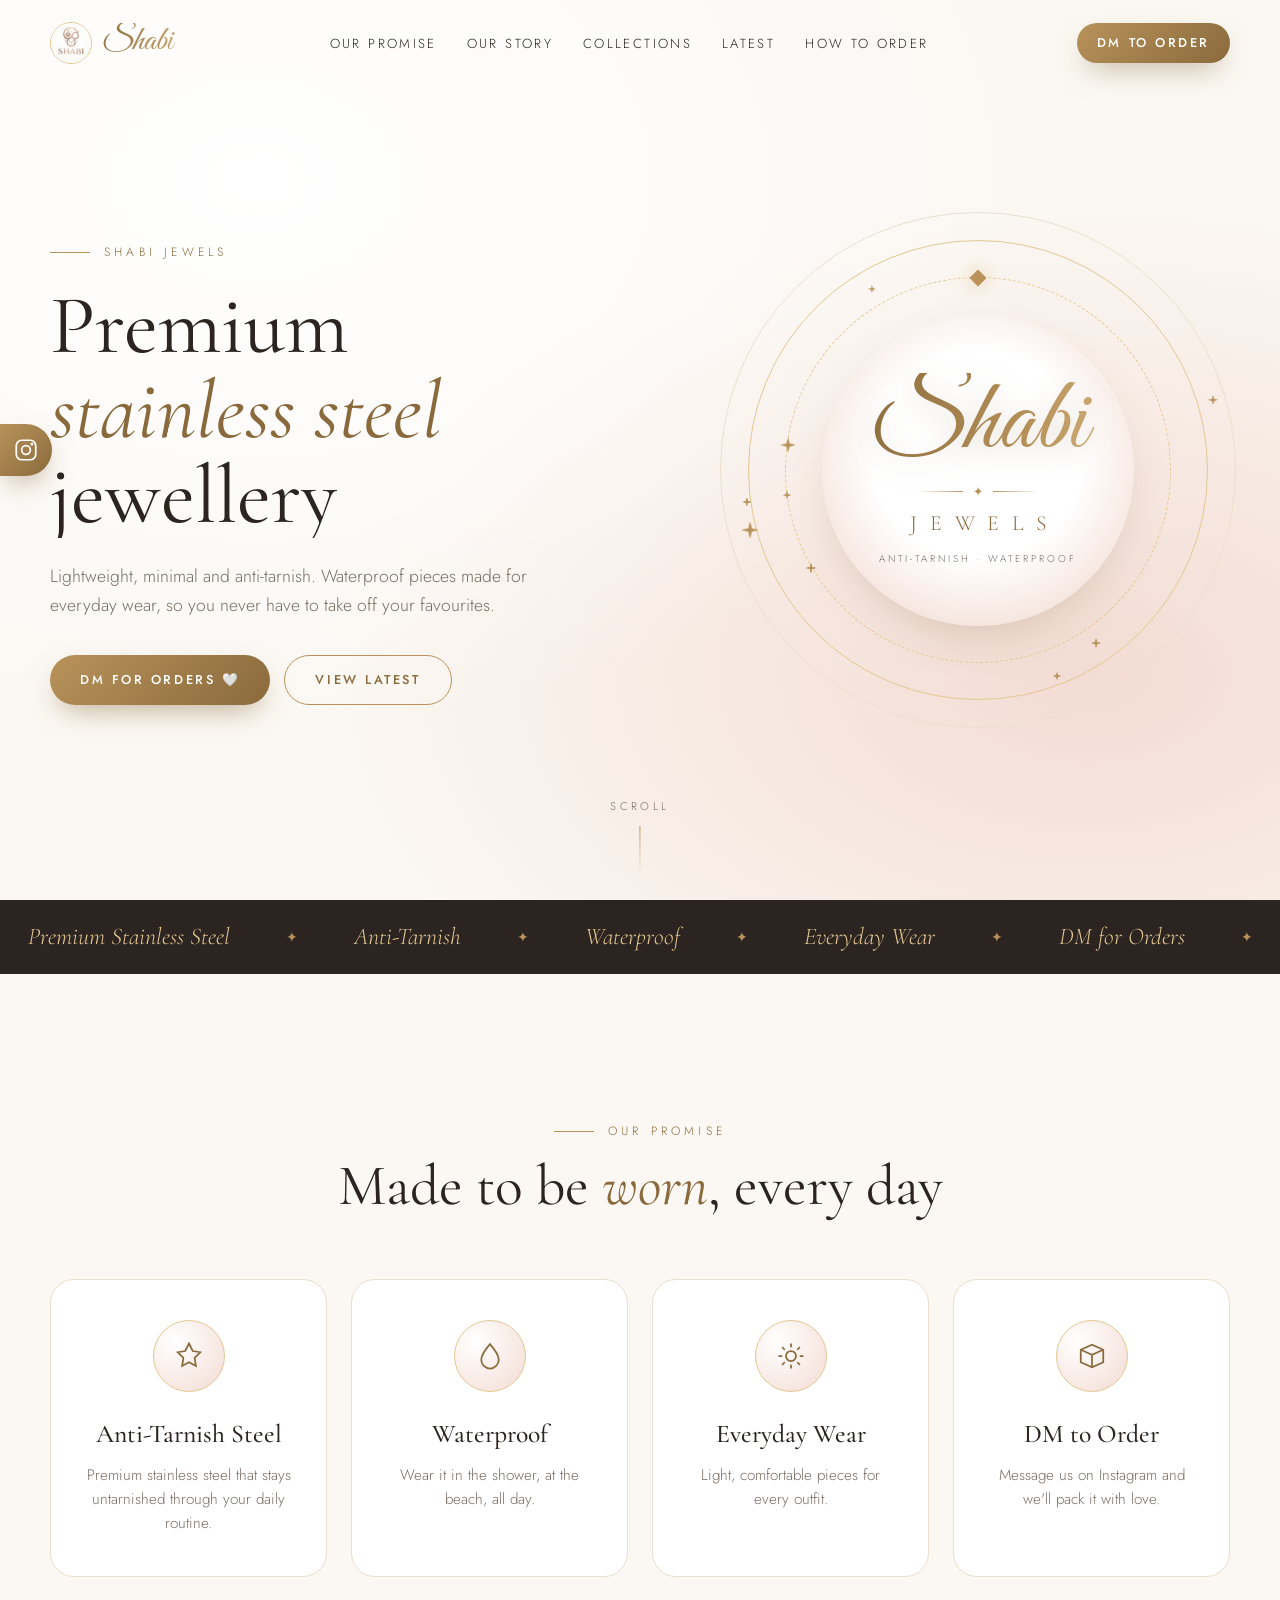
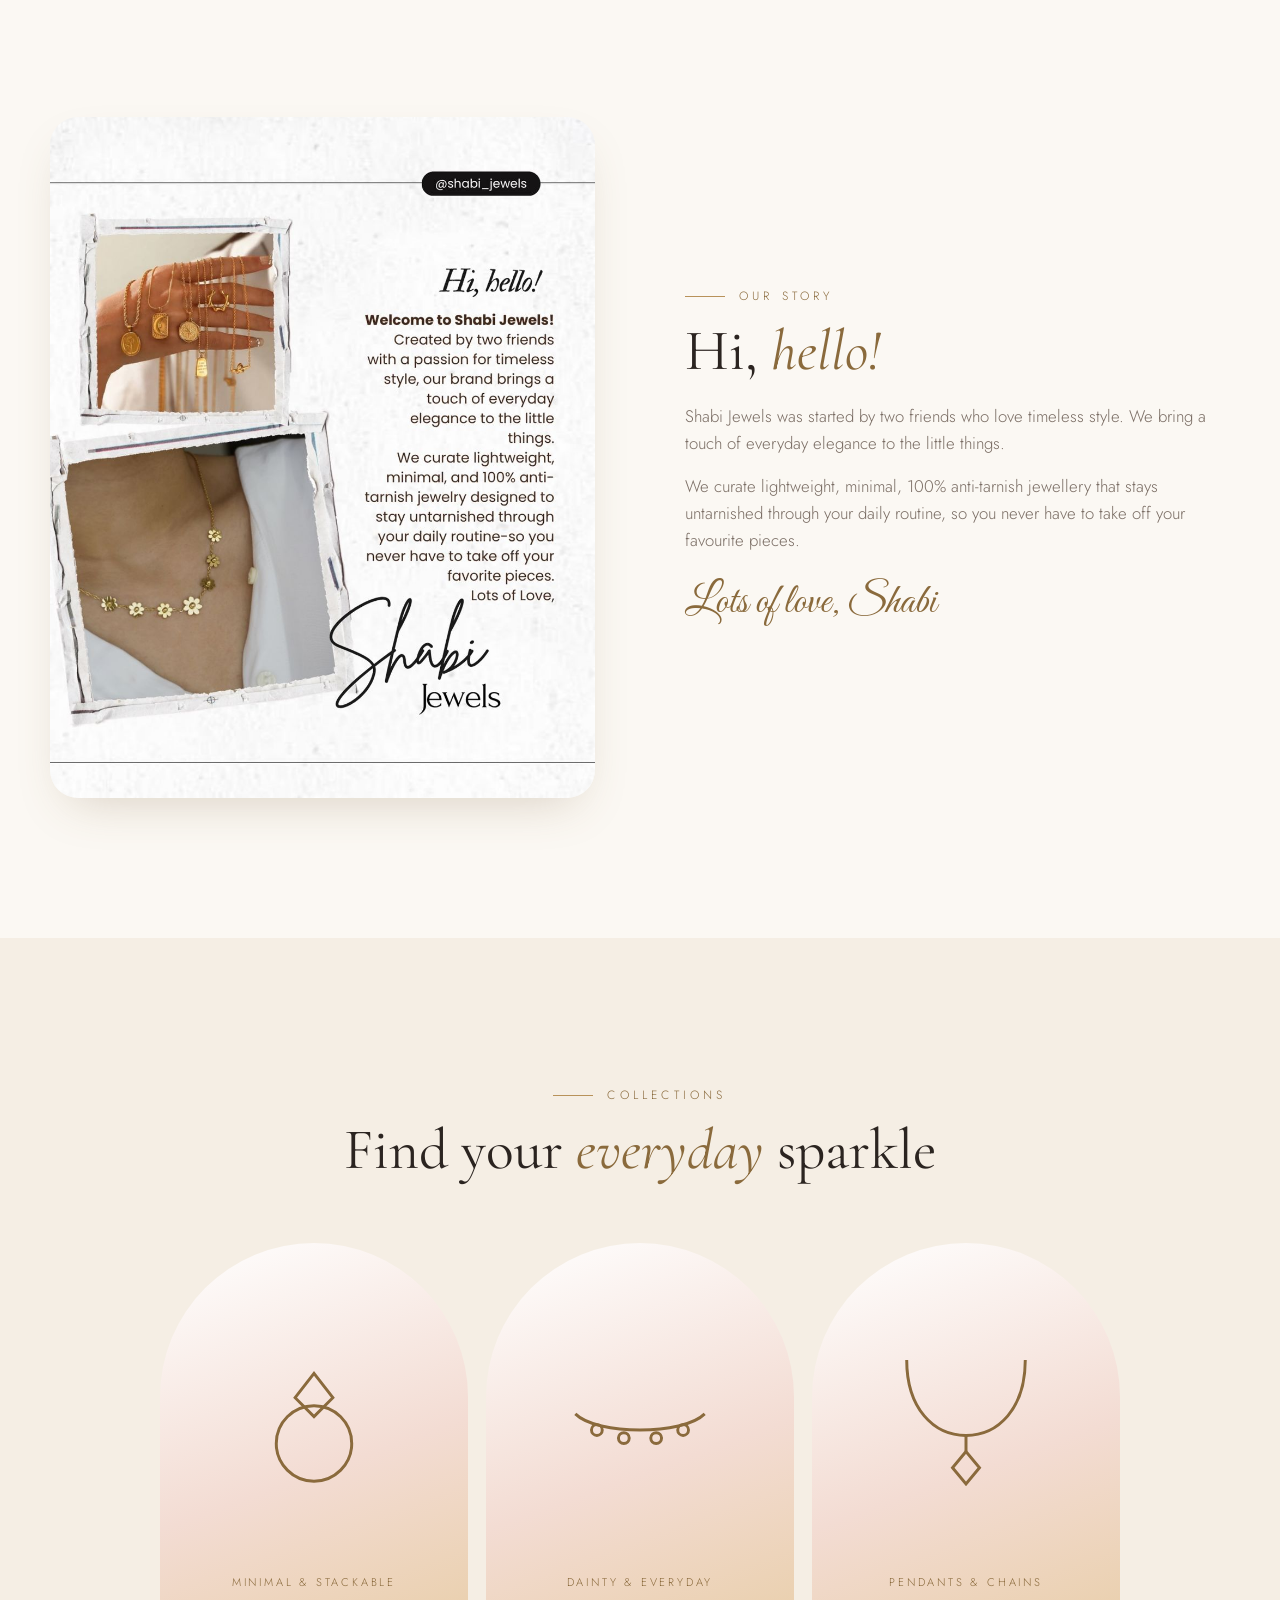
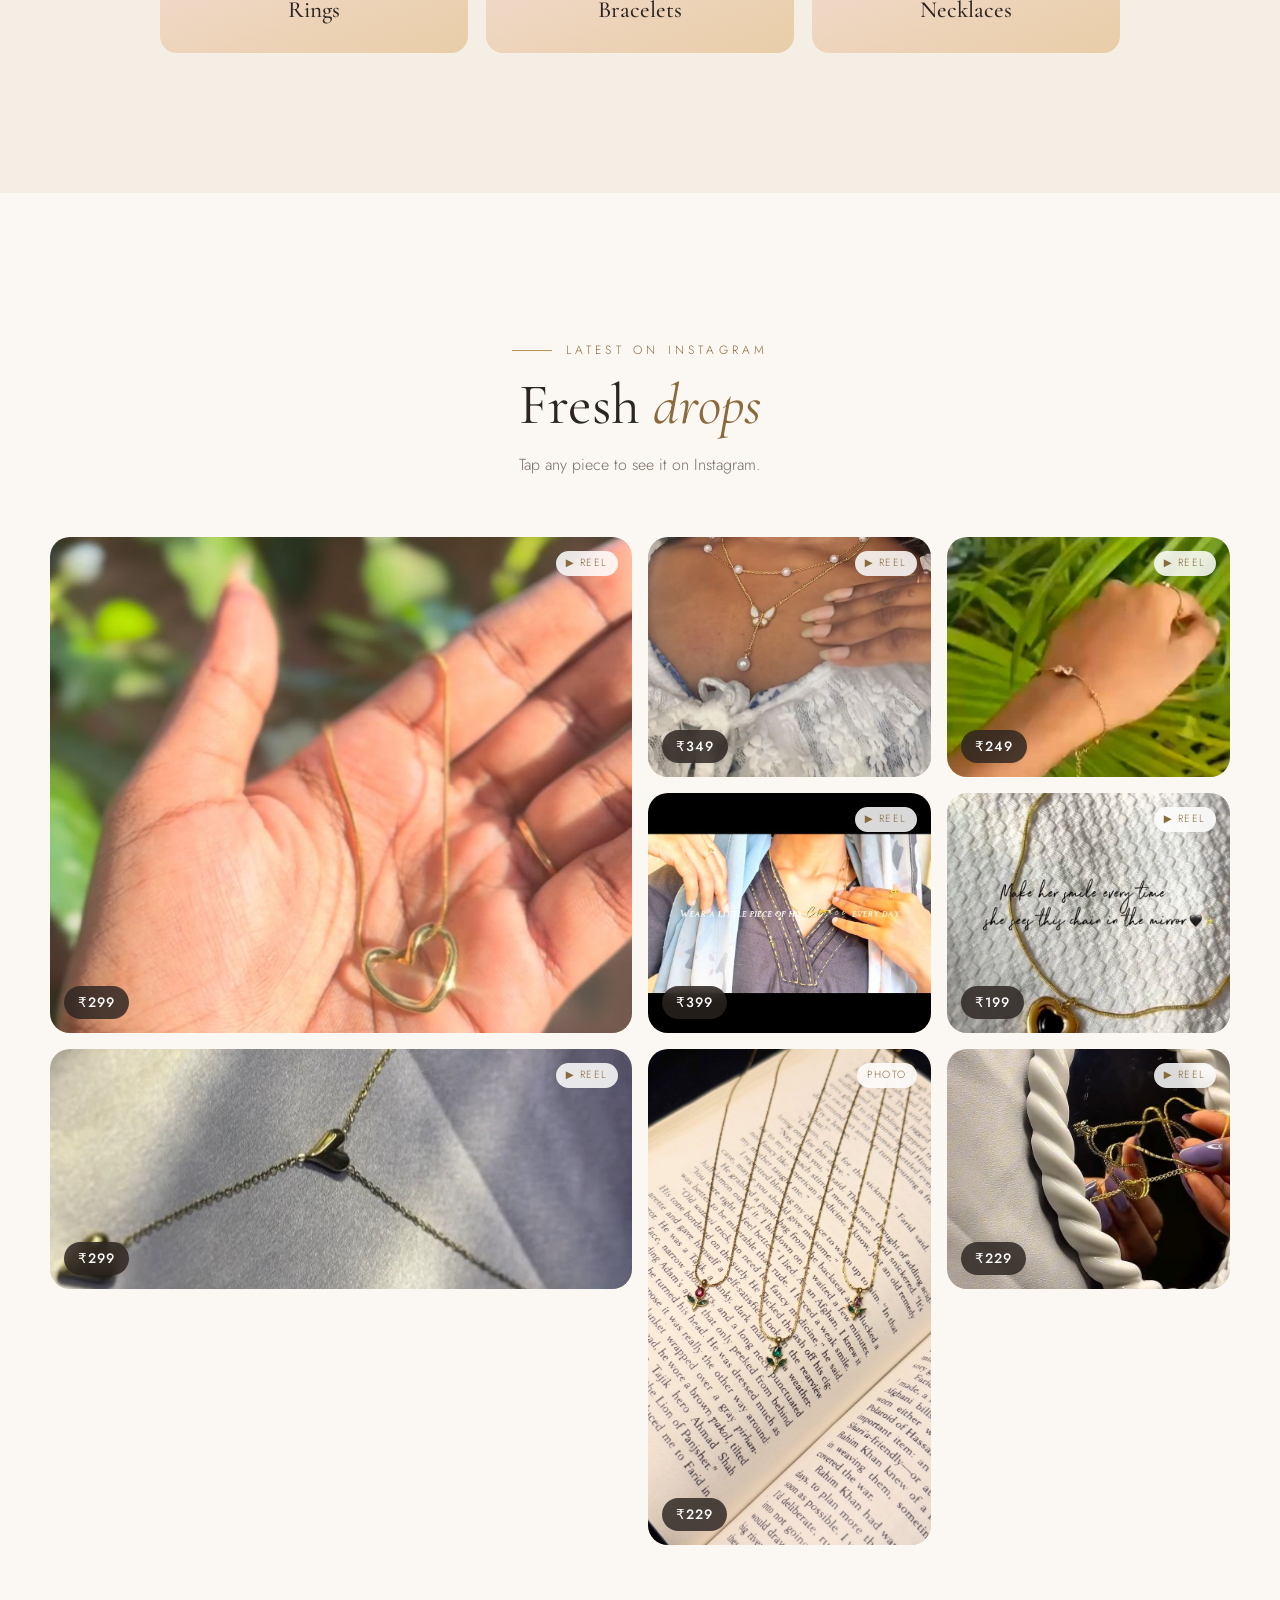
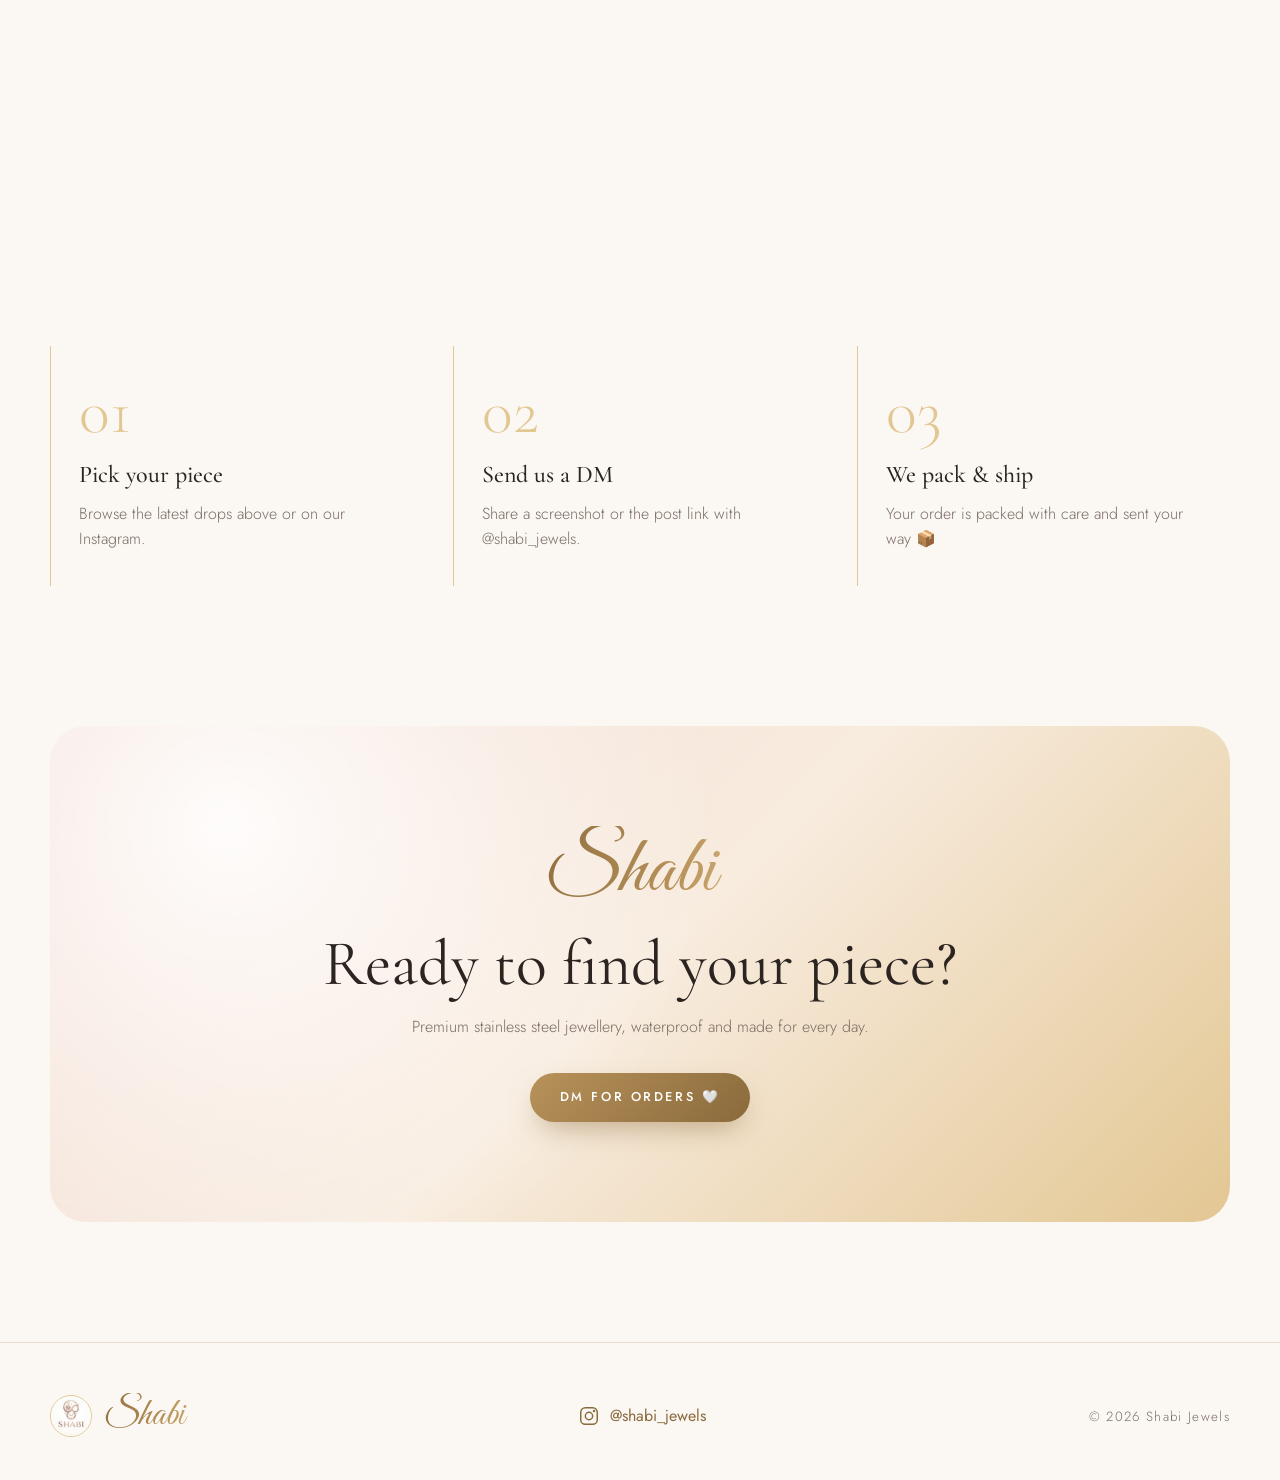
==== shabi-admin/site/index.html @ 8c495c86 "Shabi Jewels" ====
<!doctype html>
<html lang="en">
<head>
<meta charset="utf-8">
<meta name="viewport" content="width=device-width, initial-scale=1">
<title>Shabi Jewels</title>
<meta name="description" content="Premium stainless steel jewellery. Waterproof, made for everyday wear. DM for orders.">
<link rel="preconnect" href="https://fonts.googleapis.com">
<link rel="preconnect" href="https://fonts.gstatic.com" crossorigin>
<link href="https://fonts.googleapis.com/css2?family=Cormorant+Garamond:ital,wght@0,400;0,500;0,600;1,400;1,500&family=Great+Vibes&family=Jost:wght@300;400;500&display=swap" rel="stylesheet">
<link rel="stylesheet" href="styles.css">
<link rel="stylesheet" href="shop.css">
</head>
<body>

<div id="loader"><div><img src="images/logo.jpg" alt=""><div class="logo">Shabi</div></div></div>
<div id="progress"></div>

<!--
  IMAGES (taken from instagram.com/shabi_jewels), in the "images" folder next to this file:
    images/logo.jpg            Instagram profile picture / logo
    images/p1.jpg … p10.jpg    latest posts, newest first (p10 is also the About photo)
  Any missing image falls back to a soft gold placeholder automatically.
-->

<nav id="nav">
  <div class="wrap">
    <a href="#top" class="brand"><span class="avatar"><img src="images/logo.jpg" alt="" onerror="this.remove()"></span><span class="logo">Shabi</span></a>
    <ul>
      <li><a href="#promise">Our Promise</a></li>
      <li><a href="#about">Our Story</a></li>
      <li><a href="#collections">Collections</a></li>
      <li><a href="#gallery">Latest</a></li>
      <li><a href="#order">How to Order</a></li>
    </ul>
    <a class="btn btn-gold" href="https://ig.me/m/shabi_jewels" target="_blank" rel="noopener">DM to Order</a>
  </div>
</nav>

<header class="hero" id="top">
  <div class="wrap">
    <div>
      <span class="eyebrow">Shabi Jewels</span>
      <h1>
        <span class="line"><span>Premium</span></span>
        <span class="line"><span><em>stainless steel</em></span></span>
        <span class="line"><span>jewellery</span></span>
      </h1>
      <p class="lead">Lightweight, minimal and anti-tarnish. Waterproof pieces made for everyday wear, so you never have to take off your favourites.</p>
      <div class="ctas">
        <a class="btn btn-gold" href="https://ig.me/m/shabi_jewels" target="_blank" rel="noopener">DM for Orders 🤍</a>
        <a class="btn btn-line" href="#gallery">View Latest</a>
      </div>
    </div>
    <div class="hero-art" id="heroArt">
      <div class="ring r3"></div>
      <div class="ring"></div>
      <div class="ring r2"><span class="gem"></span></div>
      <div class="hero-photo">
        <div class="wordmark">
          <span class="logo">Shabi</span>
          <span class="divider"><i></i>✦<i></i></span>
          <span class="sub">Jewels</span>
          <span class="tagline">Anti-tarnish · Waterproof</span>
        </div>
      </div>
    </div>
  </div>
  <div class="scroll-cue">Scroll<i></i></div>
</header>

<div class="marquee" aria-hidden="true">
  <div class="track">
    <span>Premium Stainless Steel</span><span>Anti-Tarnish</span><span>Waterproof</span><span>Everyday Wear</span><span>DM for Orders</span>
    <span>Premium Stainless Steel</span><span>Anti-Tarnish</span><span>Waterproof</span><span>Everyday Wear</span><span>DM for Orders</span>
    <span>Premium Stainless Steel</span><span>Anti-Tarnish</span><span>Waterproof</span><span>Everyday Wear</span><span>DM for Orders</span>
  </div>
</div>

<section id="promise">
  <div class="wrap">
    <div class="head reveal">
      <span class="eyebrow">Our Promise</span>
      <h2>Made to be <em>worn</em>, every day</h2>
    </div>
    <div class="promise">
      <div class="feat reveal">
        <div class="ic"><svg viewBox="0 0 24 24"><path d="M12 2l3 6 6 1-4.5 4.5 1 6.5L12 17l-5.5 3 1-6.5L3 9l6-1z"/></svg></div>
        <h3>Anti-Tarnish Steel</h3><p>Premium stainless steel that stays untarnished through your daily routine.</p>
      </div>
      <div class="feat reveal">
        <div class="ic"><svg viewBox="0 0 24 24"><path d="M12 2.5S5 10.5 5 15a7 7 0 0014 0c0-4.5-7-12.5-7-12.5z"/></svg></div>
        <h3>Waterproof</h3><p>Wear it in the shower, at the beach, all day.</p>
      </div>
      <div class="feat reveal">
        <div class="ic"><svg viewBox="0 0 24 24"><circle cx="12" cy="12" r="4"/><path d="M12 2v3M12 19v3M2 12h3M19 12h3M4.9 4.9l2.1 2.1M17 17l2.1 2.1M4.9 19.1L7 17M17 7l2.1-2.1"/></svg></div>
        <h3>Everyday Wear</h3><p>Light, comfortable pieces for every outfit.</p>
      </div>
      <div class="feat reveal">
        <div class="ic"><svg viewBox="0 0 24 24"><path d="M3 7l9-4 9 4v10l-9 4-9-4z"/><path d="M3 7l9 4 9-4M12 11v10"/></svg></div>
        <h3>DM to Order</h3><p>Message us on Instagram and we'll pack it with love.</p>
      </div>
    </div>
  </div>
</section>

<section class="about" id="about" style="padding-top:0">
  <div class="wrap">
    <div class="about-img reveal"><img src="images/p10.jpg" alt="Welcome to Shabi Jewels" loading="lazy"></div>
    <div class="reveal">
      <span class="eyebrow">Our Story</span>
      <h2>Hi, <em>hello!</em></h2>
      <p>Shabi Jewels was started by two friends who love timeless style. We bring a touch of everyday elegance to the little things.</p>
      <p>We curate lightweight, minimal, 100% anti-tarnish jewellery that stays untarnished through your daily routine, so you never have to take off your favourite pieces.</p>
      <div class="sign">Lots of love, Shabi</div>
    </div>
  </div>
</section>

<section class="collections" id="collections">
  <div class="wrap">
    <div class="head reveal">
      <span class="eyebrow">Collections</span>
      <h2>Find your <em>everyday</em> sparkle</h2>
    </div>
    <div class="cats">
      <a class="cat reveal" href="rings.html" aria-label="Browse Rings"><svg viewBox="0 0 64 64"><circle cx="32" cy="41" r="14"/><path d="M25 24l7-9 7 9-7 7z"/></svg><small>Minimal &amp; stackable</small><h3>Rings</h3></a>
      <a class="cat reveal" href="bracelets.html" aria-label="Browse Bracelets"><svg viewBox="0 0 64 64"><path d="M8 30c8 8 40 8 48 0"/><circle cx="16" cy="36" r="2"/><circle cx="26" cy="39" r="2"/><circle cx="38" cy="39" r="2"/><circle cx="48" cy="36" r="2"/></svg><small>Dainty &amp; everyday</small><h3>Bracelets</h3></a>
    <a class="cat reveal" href="necklaces.html" aria-label="Browse Necklaces"><svg viewBox="0 0 64 64"><path d="M10 10c0 18 10 28 22 28s22-10 22-28"/><path d="M32 38v6"/><path d="M32 44l-5 6 5 6 5-6z"/></svg><small>Pendants &amp; chains</small><h3>Necklaces</h3></a>
    </div>
  </div>
</section>

<section id="gallery">
  <div class="wrap">
    <div class="head reveal">
      <span class="eyebrow">Latest on Instagram</span>
      <h2>Fresh <em>drops</em></h2>
      <p>Tap any piece to see it on Instagram.</p>
    </div>
    <div class="gallery" id="galleryGrid"></div>
    <div class="center reveal"><a class="btn btn-line" href="https://www.instagram.com/shabi_jewels/" target="_blank" rel="noopener">Follow @shabi_jewels</a></div>
  </div>
</section>

<section id="order" style="padding-top:0">
  <div class="wrap">
    <div class="head reveal">
      <span class="eyebrow">How to Order</span>
      <h2>Three simple <em>steps</em></h2>
    </div>
    <div class="steps">
      <div class="step reveal"><h3>Pick your piece</h3><p>Browse the latest drops above or on our Instagram.</p></div>
      <div class="step reveal"><h3>Send us a DM</h3><p>Share a screenshot or the post link with @shabi_jewels.</p></div>
      <div class="step reveal"><h3>We pack & ship</h3><p>Your order is packed with care and sent your way 📦</p></div>
    </div>
  </div>
</section>

<div class="wrap">
  <div class="cta reveal">
    <div class="logo">Shabi</div>
    <h2>Ready to find your piece?</h2>
    <p>Premium stainless steel jewellery, waterproof and made for every day.</p>
    <a class="btn btn-gold" href="https://ig.me/m/shabi_jewels" target="_blank" rel="noopener">DM for Orders 🤍</a>
  </div>
</div>

<footer>
  <div class="wrap">
    <span class="brand"><span class="avatar"><img src="images/logo.jpg" alt="Shabi Jewels logo"></span><span class="logo">Shabi</span></span>
    <a class="ig" href="https://www.instagram.com/shabi_jewels/" target="_blank" rel="noopener">
      <svg viewBox="0 0 24 24"><rect x="3" y="3" width="18" height="18" rx="5"/><circle cx="12" cy="12" r="4"/><circle cx="17.5" cy="6.5" r=".6"/></svg>@shabi_jewels
    </a>
    <small>© <span id="yr"></span> Shabi Jewels</small>
  </div>
</footer>

<a class="fab" id="fab" href="https://ig.me/m/shabi_jewels" target="_blank" rel="noopener" aria-label="DM Shabi Jewels on Instagram">
  <svg viewBox="0 0 24 24"><path d="M21 12a8.5 8.5 0 01-12.6 7.4L3 21l1.6-5.4A8.5 8.5 0 1121 12z"/></svg>
</a>

<script>
// Posts from instagram.com/shabi_jewels (titles from the post captions)
const posts = [
  ["Detu6KVT9Bg", "reel", "Open heart chain",            "₹299"],
  ["DeoXKqtTb39", "reel", "Cute, classy & dreamy",       "₹349"],
  ["Debs_IFTezT", "reel", "A little bow, a little love", "₹249"],
  ["DeV2TQmTxpa", "reel", "He has good taste",           "₹399"],
  ["DeRO7BczWIV", "reel", "A reason to smile",           "₹199"],
  ["DeODO8Zz7CE", "reel", "Heart chain",                 "₹299"],
  ["DeJkf6YE7_P", "p",    "Tulip neck chains",           "₹229"],
  ["DeHG7Dpzmv9", "reel", "A chain of tiny blooms",      "₹229"],
  ["DeEc3xQzSVo", "reel", "Shine that stays true",       "₹249"],
  ["DeEajnZu_fD", "p",    "Welcome to Shabi Jewels",     ""]
];

const grid = document.getElementById("galleryGrid");
posts.forEach(([id, kind, title, price], i) => {
  const a = document.createElement("a");
  a.href = `https://www.instagram.com/shabi_jewels/${kind}/${id}/`;
  a.target = "_blank"; a.rel = "noopener";
  a.className = "reveal";
  a.style.transitionDelay = (i % 4) * 90 + "ms";
  a.innerHTML = `<span class="ph">Shabi</span>
    <img src="images/p${i + 1}.jpg" alt="${title}" loading="lazy" onerror="this.remove()">
    <span class="tag">${kind === "reel" ? "▶ Reel" : "Photo"}</span>
    ${price ? `<span class="price">${price}</span>` : ""}
        <span class="cap"><b>${title}</b><small>View on Instagram →</small></span>`;
  grid.appendChild(a);
});

document.getElementById("yr").textContent = new Date().getFullYear();

// loader
addEventListener("load", () => setTimeout(() => document.getElementById("loader").classList.add("done"), 500));
setTimeout(() => document.getElementById("loader").classList.add("done"), 3000);

// scroll reveal
const io = new IntersectionObserver(es => es.forEach(e => {
  if (e.isIntersecting) { e.target.classList.add("in"); io.unobserve(e.target); }
}), { threshold: .15 });
document.querySelectorAll(".reveal").forEach(el => io.observe(el));
document.querySelectorAll(".promise .reveal, .cats .reveal, .steps .reveal").forEach((el, i) => el.style.transitionDelay = (i % 6) * 100 + "ms");

// nav, progress bar, floating button
const nav = document.getElementById("nav"), bar = document.getElementById("progress"), fab = document.getElementById("fab");
addEventListener("scroll", () => {
  const y = scrollY, max = document.documentElement.scrollHeight - innerHeight;
  nav.classList.toggle("scrolled", y > 40);
  fab.classList.toggle("show", y > innerHeight * .6);
  bar.style.transform = `scaleX(${max > 0 ? y / max : 0})`;
}, { passive: true });

// sparkles around hero art
const art = document.getElementById("heroArt");
for (let i = 0; i < 9; i++) {
  const s = document.createElement("span");
  s.className = "sparkle";
  const a = Math.random() * Math.PI * 2, r = 42 + Math.random() * 14;
  s.style.left = 50 + Math.cos(a) * r + "%";
  s.style.top = 50 + Math.sin(a) * r + "%";
  s.style.animationDelay = Math.random() * 2.6 + "s";
  s.style.transform = `scale(${.5 + Math.random() * .7})`;
  art.appendChild(s);
}

// gentle parallax tilt on hero art (desktop only)
if (matchMedia("(pointer:fine)").matches && !matchMedia("(prefers-reduced-motion:reduce)").matches) {
  addEventListener("mousemove", e => {
    const x = (e.clientX / innerWidth - .5) * 14, y = (e.clientY / innerHeight - .5) * 14;
    art.style.transform = `translate(${x}px, ${y}px)`;
  });
}
</script>
<script src="shop.js" defer></script>
</body>
</html>
---- shabi-admin/site/styles.css ----
:root{
  --bg:#fbf8f3; --bg2:#f5eee4; --card:#ffffff;
  --ink:#2b2420; --muted:#7a6d64;
  --gold:#b8925a; --gold2:#e3c793; --gold3:#8a6a3c;
  --blush:#f3dcd3; --line:#eadfce;
  --shadow:0 20px 50px -20px rgba(120,90,50,.28);
}
*{box-sizing:border-box;margin:0;padding:0}
html{scroll-behavior:smooth}
body{background:var(--bg);color:var(--ink);font-family:Jost,system-ui,sans-serif;font-weight:300;line-height:1.6;overflow-x:hidden}
img{display:block;max-width:100%}
a{color:inherit;text-decoration:none}
.wrap{width:min(1180px,100% - 32px);margin-inline:auto}

/* ---------- loader ---------- */
#loader{position:fixed;inset:0;background:var(--bg);display:grid;place-items:center;z-index:100;transition:opacity .8s ease,visibility .8s}
#loader.done{opacity:0;visibility:hidden}
#loader .logo{font-size:clamp(3rem,10vw,5rem);animation:pulse 1.4s ease-in-out infinite}
@keyframes pulse{50%{opacity:.45;transform:scale(.97)}}

/* ---------- logo / shimmer text ---------- */
.logo{font-family:"Great Vibes",cursive;font-weight:400;line-height:1;
  background:linear-gradient(100deg,var(--gold3) 0%,var(--gold) 30%,var(--gold2) 50%,var(--gold) 70%,var(--gold3) 100%);
  background-size:250% 100%;-webkit-background-clip:text;background-clip:text;color:transparent;animation:shimmer 5s linear infinite}
@keyframes shimmer{to{background-position:-250% 0}}

/* ---------- nav ---------- */
nav{position:fixed;top:0;left:0;right:0;z-index:50;transition:background .4s,box-shadow .4s,padding .4s;padding:22px 0}
nav.scrolled{background:rgba(251,248,243,.85);backdrop-filter:blur(14px);-webkit-backdrop-filter:blur(14px);box-shadow:0 1px 0 var(--line);padding:12px 0}
nav .wrap{display:flex;align-items:center;justify-content:space-between;gap:16px}
nav .brand{display:flex;align-items:center;gap:10px}
nav .brand .logo{font-size:2.1rem}
.avatar{width:42px;height:42px;border-radius:50%;overflow:hidden;border:1.5px solid var(--gold2);background:linear-gradient(135deg,var(--blush),var(--gold2));flex:none}
.avatar img{width:100%;height:100%;object-fit:cover}
nav ul{display:flex;gap:30px;list-style:none;font-size:.82rem;letter-spacing:.18em;text-transform:uppercase}
nav ul a{position:relative;padding:4px 0}
nav ul a::after{content:"";position:absolute;left:0;bottom:0;height:1px;width:100%;background:var(--gold);transform:scaleX(0);transform-origin:right;transition:transform .4s}
nav ul a:hover::after{transform:scaleX(1);transform-origin:left}
.btn{display:inline-flex;align-items:center;gap:10px;padding:14px 30px;border-radius:999px;font-size:.8rem;letter-spacing:.2em;text-transform:uppercase;font-weight:500;position:relative;overflow:hidden;transition:transform .3s,box-shadow .3s}
.btn-gold{background:linear-gradient(135deg,var(--gold),var(--gold3));color:#fff;box-shadow:0 12px 30px -10px rgba(138,106,60,.6)}
.btn-gold::before{content:"";position:absolute;top:0;left:-120%;width:60%;height:100%;background:linear-gradient(100deg,transparent,rgba(255,255,255,.55),transparent);transform:skewX(-20deg);transition:left .7s}
.btn-gold:hover::before{left:140%}
.btn-line{border:1px solid var(--gold);color:var(--gold3)}
.btn-line:hover{background:var(--gold);color:#fff}
.btn:hover{transform:translateY(-3px)}
nav .btn{padding:10px 20px}
@media (max-width:820px){nav ul{display:none}}

/* ---------- hero ---------- */
.hero{min-height:100vh;min-height:100svh;display:grid;place-items:center;position:relative;overflow:hidden;padding:120px 0 80px;
  background:radial-gradient(ellipse at 20% 20%,#fff 0%,transparent 55%),radial-gradient(ellipse at 85% 75%,var(--blush) 0%,transparent 50%),var(--bg)}
.hero .wrap{display:grid;grid-template-columns:1.1fr .9fr;gap:60px;align-items:center}
.eyebrow{font-size:.75rem;letter-spacing:.35em;text-transform:uppercase;color:var(--gold3);display:inline-flex;align-items:center;gap:14px}
.eyebrow::before{content:"";width:40px;height:1px;background:var(--gold)}
.hero h1{font-family:"Cormorant Garamond",serif;font-weight:400;font-size:clamp(2.8rem,6.5vw,5.6rem);line-height:1.02;margin:22px 0 24px}
.hero h1 em{font-style:italic;color:var(--gold3)}
.hero h1 .line{display:block;overflow:hidden}
.hero h1 .line span{display:block;transform:translateY(110%);animation:rise 1.1s cubic-bezier(.2,.8,.2,1) forwards}
.hero h1 .line:nth-child(2) span{animation-delay:.15s}
.hero h1 .line:nth-child(3) span{animation-delay:.3s}
@keyframes rise{to{transform:none}}
.hero p.lead{font-size:1.1rem;color:var(--muted);max-width:30em;opacity:0;animation:fade 1s .7s forwards}
.hero .ctas{display:flex;flex-wrap:wrap;gap:14px;margin-top:36px;opacity:0;animation:fade 1s .9s forwards}
@keyframes fade{from{opacity:0;transform:translateY(16px)}to{opacity:1;transform:none}}

.hero-art{position:relative;aspect-ratio:1;max-width:460px;justify-self:center;width:100%;opacity:0;animation:fade 1.2s .4s forwards}
.ring{position:absolute;inset:0;border-radius:50%;border:1px solid var(--gold2)}
.ring.r2{inset:8%;border-style:dashed;animation:spin 40s linear infinite}
.ring.r3{inset:-6%;border-color:var(--line);animation:spin 60s linear infinite reverse}
.ring .gem{position:absolute;top:-6px;left:50%;width:12px;height:12px;margin-left:-6px;background:var(--gold);transform:rotate(45deg);box-shadow:0 0 18px var(--gold2)}
@keyframes spin{to{transform:rotate(360deg)}}
.hero-photo{position:absolute;inset:16%;border-radius:50%;overflow:hidden;box-shadow:var(--shadow);background:linear-gradient(145deg,#fff,var(--blush) 60%,var(--gold2));display:grid;place-items:center;animation:float 6s ease-in-out infinite}
.hero-photo img{position:absolute;inset:0;width:100%;height:100%;object-fit:cover}
.hero-photo .logo{font-size:clamp(3.4rem,9vw,5rem)}
@keyframes float{50%{transform:translateY(-14px)}}
.hero-photo{background:radial-gradient(circle at 50% 45%,#fff 0%,#fff 45%,var(--blush) 85%,var(--gold2) 120%)}
.wordmark{display:flex;flex-direction:column;align-items:center;text-align:center}
.wordmark .logo{font-size:clamp(4rem,11vw,6.4rem);padding:0 .15em;filter:drop-shadow(0 6px 14px rgba(138,106,60,.25));opacity:0;animation:inkIn 1.6s .9s cubic-bezier(.2,.8,.2,1) forwards,shimmer 5s linear infinite}
@keyframes inkIn{from{opacity:0;letter-spacing:.25em;filter:blur(8px)}to{opacity:1;letter-spacing:0;filter:drop-shadow(0 6px 14px rgba(138,106,60,.25))}}
.wordmark .divider{display:flex;align-items:center;gap:10px;color:var(--gold);font-size:.8rem;margin:6px 0 4px}
.wordmark .divider i{display:block;height:1px;width:46px;background:linear-gradient(90deg,transparent,var(--gold));transform:scaleX(0);animation:grow 1s 1.8s forwards}
.wordmark .divider i:last-child{background:linear-gradient(90deg,var(--gold),transparent)}
@keyframes grow{to{transform:scaleX(1)}}
.wordmark .sub{font-family:"Cormorant Garamond",serif;font-size:clamp(1rem,2.4vw,1.35rem);letter-spacing:.6em;margin-right:-.6em;text-transform:uppercase;color:var(--gold3);opacity:0;animation:fade 1s 2s forwards}
.wordmark .tagline{font-size:.62rem;letter-spacing:.3em;text-transform:uppercase;color:var(--muted);margin-top:10px;opacity:0;animation:fade 1s 2.3s forwards}
#loader img{width:110px;height:110px;border-radius:50%;margin:0 auto 10px;box-shadow:var(--shadow)}
#loader>div{text-align:center}
footer .brand{display:flex;align-items:center;gap:12px}

/* ---------- about ---------- */
.about .wrap{display:grid;grid-template-columns:1fr 1fr;gap:clamp(40px,7vw,90px);align-items:center}
.about-img{position:relative;border-radius:28px;overflow:hidden;box-shadow:var(--shadow);transform:rotate(-2deg);transition:transform .8s}
.about-img:hover{transform:rotate(0) scale(1.02)}
.about-img img{width:100%}
.about h2{font-family:"Cormorant Garamond",serif;font-weight:400;font-size:clamp(2.2rem,5vw,3.6rem);line-height:1.1;margin:14px 0 20px}
.about h2 em{color:var(--gold3)}
.about p{color:var(--muted);margin-bottom:16px;font-size:1.05rem}
.about .sign{font-family:"Great Vibes",cursive;font-size:2.6rem;color:var(--gold3)}
@media (max-width:860px){.about .wrap{grid-template-columns:1fr}}
.sparkle{position:absolute;width:14px;height:14px;pointer-events:none}
.sparkle::before,.sparkle::after{content:"";position:absolute;inset:0;background:var(--gold);clip-path:polygon(50% 0,60% 40%,100% 50%,60% 60%,50% 100%,40% 60%,0 50%,40% 40%)}
.sparkle{animation:twinkle 2.6s ease-in-out infinite}
@keyframes twinkle{0%,100%{opacity:0;transform:scale(.3) rotate(0)}50%{opacity:1;transform:scale(1) rotate(90deg)}}
.scroll-cue{position:absolute;bottom:28px;left:50%;transform:translateX(-50%);font-size:.7rem;letter-spacing:.3em;text-transform:uppercase;color:var(--muted);display:flex;flex-direction:column;align-items:center;gap:10px}
.scroll-cue i{width:1px;height:46px;background:linear-gradient(var(--gold),transparent);animation:drip 2s ease-in-out infinite;transform-origin:top}
@keyframes drip{0%{transform:scaleY(0)}50%{transform:scaleY(1)}100%{transform:scaleY(1);opacity:0}}
@media (max-width:860px){.hero .wrap{grid-template-columns:1fr;text-align:center}.eyebrow{justify-content:center}.hero p.lead{margin-inline:auto}.hero .ctas{justify-content:center}.hero-art{max-width:320px;order:-1}}

/* ---------- marquee ---------- */
.marquee{background:var(--ink);color:var(--gold2);padding:18px 0;overflow:hidden;white-space:nowrap}
.marquee .track{display:inline-flex;animation:scroll 28s linear infinite}
.marquee span{font-family:"Cormorant Garamond",serif;font-size:1.5rem;font-style:italic;padding:0 28px;display:inline-flex;align-items:center;gap:56px}
.marquee span::after{content:"✦";font-style:normal;font-size:.9rem;color:var(--gold)}
@keyframes scroll{to{transform:translateX(-50%)}}

/* ---------- sections ---------- */
section{padding:clamp(80px,12vw,140px) 0}
.head{text-align:center;max-width:640px;margin:0 auto 60px}
.head h2{font-family:"Cormorant Garamond",serif;font-weight:400;font-size:clamp(2.2rem,5vw,3.6rem);line-height:1.1;margin-top:14px}
.head h2 em{color:var(--gold3)}
.head p{color:var(--muted);margin-top:14px}

/* reveal */
.reveal{opacity:0;transform:translateY(40px);transition:opacity 1s cubic-bezier(.2,.8,.2,1),transform 1s cubic-bezier(.2,.8,.2,1)}
.reveal.in{opacity:1;transform:none}

/* ---------- promise ---------- */
.promise{display:grid;grid-template-columns:repeat(auto-fit,minmax(230px,1fr));gap:24px}
.feat{background:var(--card);border:1px solid var(--line);border-radius:24px;padding:40px 30px;text-align:center;transition:transform .5s,box-shadow .5s,border-color .5s}
.feat:hover{transform:translateY(-10px);box-shadow:var(--shadow);border-color:var(--gold2)}
.feat .ic{width:72px;height:72px;margin:0 auto 22px;border-radius:50%;display:grid;place-items:center;background:radial-gradient(circle at 30% 30%,#fff,var(--blush));border:1px solid var(--gold2);transition:transform .8s}
.feat:hover .ic{transform:rotateY(360deg)}
.feat svg{width:30px;height:30px;stroke:var(--gold3);fill:none;stroke-width:1.4}
.feat h3{font-family:"Cormorant Garamond",serif;font-size:1.6rem;font-weight:500;margin-bottom:8px}
.feat p{color:var(--muted);font-size:.95rem}

/* ---------- collections ---------- */
.collections{background:var(--bg2)}
.cats{display:grid;grid-template-columns:repeat(auto-fit,minmax(160px,1fr));gap:18px}
.cat{aspect-ratio:3/4;border-radius:200px 200px 22px 22px;position:relative;overflow:hidden;background:linear-gradient(160deg,#fff 0%,var(--blush) 55%,var(--gold2) 120%);display:flex;flex-direction:column;align-items:center;justify-content:flex-end;padding:24px 12px;transition:transform .6s cubic-bezier(.2,.8,.2,1),box-shadow .6s}
.cat:hover{transform:translateY(-12px) scale(1.02);box-shadow:var(--shadow)}
.cat svg{position:absolute;top:22%;left:50%;width:56%;transform:translateX(-50%);stroke:var(--gold3);fill:none;stroke-width:1.1;transition:transform .8s}
.cat:hover svg{transform:translateX(-50%) rotate(-8deg) scale(1.08)}
.cat h3{font-family:"Cormorant Garamond",serif;font-size:1.45rem;font-weight:500;position:relative}
.cat small{font-size:.7rem;letter-spacing:.25em;text-transform:uppercase;color:var(--gold3);position:relative}

/* ---------- gallery ---------- */
.gallery{display:grid;grid-template-columns:repeat(4,1fr);grid-auto-rows:240px;gap:16px}
.gallery a{position:relative;border-radius:20px;overflow:hidden;background:linear-gradient(150deg,#fff,var(--blush) 60%,var(--gold2));display:grid;place-items:center;isolation:isolate}
.gallery a:nth-child(1){grid-column:span 2;grid-row:span 2}
.gallery a:nth-child(6){grid-column:span 2}
.gallery a:nth-child(7){grid-row:span 2}
.gallery a .ph{font-family:"Great Vibes",cursive;font-size:2.6rem;color:var(--gold);opacity:.55}
.gallery img{position:absolute;inset:0;width:100%;height:100%;object-fit:cover;transition:transform 1.2s cubic-bezier(.2,.8,.2,1)}
.gallery a::after{content:"";position:absolute;inset:0;background:linear-gradient(transparent 45%,rgba(43,36,32,.65));opacity:0;transition:opacity .5s;z-index:1}
.gallery .cap{position:absolute;left:18px;right:18px;bottom:16px;color:#fff;z-index:2;transform:translateY(20px);opacity:0;transition:.5s}
.gallery .cap b{display:block;font-family:"Cormorant Garamond",serif;font-size:1.3rem;font-weight:500;text-transform:capitalize}
.gallery .cap small{font-size:.7rem;letter-spacing:.2em;text-transform:uppercase;opacity:.85}
.gallery .tag{position:absolute;top:14px;right:14px;z-index:2;background:rgba(255,255,255,.85);backdrop-filter:blur(6px);border-radius:999px;padding:4px 10px;font-size:.65rem;letter-spacing:.15em;text-transform:uppercase;color:var(--gold3)}
.gallery a:hover img{transform:scale(1.08)}
.gallery a:hover::after,.gallery a:hover .cap{opacity:1}
.gallery a:hover .cap{transform:none}
@media (max-width:900px){.gallery{grid-template-columns:repeat(2,1fr);grid-auto-rows:200px}.gallery a:nth-child(6){grid-column:span 2}.gallery a:nth-child(7){grid-row:span 1}}
@media (max-width:480px){.gallery{grid-auto-rows:160px}}
.center{text-align:center;margin-top:46px}

/* ---------- how to order ---------- */
.steps{display:grid;grid-template-columns:repeat(auto-fit,minmax(220px,1fr));gap:30px;counter-reset:s}
.step{position:relative;padding:34px 28px;border-left:1px solid var(--gold2)}
.step::before{counter-increment:s;content:"0" counter(s);font-family:"Cormorant Garamond",serif;font-size:4rem;line-height:1;color:var(--gold2);display:block;margin-bottom:12px}
.step h3{font-family:"Cormorant Garamond",serif;font-size:1.5rem;font-weight:500;margin-bottom:6px}
.step p{color:var(--muted)}

/* ---------- CTA ---------- */
.cta{position:relative;overflow:hidden;border-radius:36px;padding:clamp(60px,9vw,100px) 24px;text-align:center;
  background:radial-gradient(circle at 15% 20%,rgba(255,255,255,.9),transparent 45%),linear-gradient(135deg,var(--blush),#f8ecdf 50%,var(--gold2))}
.cta h2{font-family:"Cormorant Garamond",serif;font-weight:400;font-size:clamp(2.2rem,5.5vw,4rem);line-height:1.1}
.cta p{color:var(--muted);margin:14px auto 34px;max-width:32em}
.cta .logo{font-size:clamp(3rem,8vw,5rem);margin-bottom:6px}

/* ---------- footer ---------- */
footer{padding:50px 0 40px;border-top:1px solid var(--line);margin-top:clamp(60px,10vw,120px)}
footer .wrap{display:flex;flex-wrap:wrap;justify-content:space-between;align-items:center;gap:20px}
footer .logo{font-size:2.4rem}
footer small{color:var(--muted);letter-spacing:.1em}
.ig{display:inline-flex;align-items:center;gap:10px;color:var(--gold3);font-weight:400}
.ig svg{width:22px;height:22px;stroke:currentColor;fill:none;stroke-width:1.6}

/* floating DM button */
.fab{position:fixed;right:20px;bottom:20px;z-index:60;width:58px;height:58px;border-radius:50%;display:grid;place-items:center;background:linear-gradient(135deg,var(--gold),var(--gold3));color:#fff;box-shadow:0 14px 30px -8px rgba(138,106,60,.7);transform:scale(0);transition:transform .5s cubic-bezier(.3,1.6,.5,1)}
.fab.show{transform:scale(1)}
.fab::before{content:"";position:absolute;inset:0;border-radius:50%;border:2px solid var(--gold);animation:ping 2.2s ease-out infinite}
@keyframes ping{to{transform:scale(1.6);opacity:0}}
.fab svg{width:26px;height:26px;stroke:#fff;fill:none;stroke-width:1.6}

/* progress bar */
#progress{position:fixed;top:0;left:0;height:2px;width:100%;background:linear-gradient(90deg,var(--gold2),var(--gold3));transform-origin:left;transform:scaleX(0);z-index:70}

@media (prefers-reduced-motion:reduce){*,*::before,*::after{animation:none!important;transition:none!important}.reveal,.hero p.lead,.hero .ctas,.hero-art,.wordmark>*{opacity:1;transform:none}.wordmark .divider i{transform:none}.hero h1 .line span{transform:none}}
.gallery .price{position:absolute;left:14px;bottom:14px;z-index:3;background:rgba(43,36,32,.82);color:#fff;backdrop-filter:blur(6px);border-radius:999px;padding:6px 14px;font-size:.85rem;letter-spacing:.08em;font-weight:500}
.gallery a:hover .price{opacity:0}

/* logo: stop the swash "S" being clipped by background-clip:text */
.logo{display:inline-block;padding:.08em .25em .14em .3em;margin-left:-.3em}
#loader .logo,.wordmark .logo,.hero-photo .logo{margin-left:0}
/* collections */
.cats{max-width:620px;margin:0 auto;grid-template-columns:repeat(2,1fr)}
a.cat{text-decoration:none;color:inherit;cursor:pointer}
a.cat:focus-visible,.btn:focus-visible,.pcard button:focus-visible,.pcard a:focus-visible{outline:2px solid var(--gold3);outline-offset:3px}

.cats{max-width:960px;grid-template-columns:repeat(auto-fit,minmax(150px,1fr))}
---- shabi-admin/site/shop.css ----
.shop{padding-top:120px;padding-bottom:80px;min-height:80vh}
.crumb a{color:var(--gold3);text-decoration:none;font-size:.85rem;letter-spacing:.15em;text-transform:uppercase}
.crumb a:hover{text-decoration:underline}
.shop .head{margin:26px auto 40px;text-align:center;max-width:none}.shop .head h2{text-align:center}
.pgrid{display:grid;grid-template-columns:repeat(auto-fit,minmax(260px,1fr));gap:26px}
.state{grid-column:1/-1;text-align:center;color:var(--muted);padding:40px 0}
.pcard{background:#fff;border:1px solid var(--line);border-radius:22px;overflow:hidden;display:flex;flex-direction:column;animation:fade .7s both;transition:transform .5s,box-shadow .5s}
.pcard:hover{transform:translateY(-8px);box-shadow:var(--shadow)}
.pimg{position:relative;aspect-ratio:4/5;border:0;padding:0;cursor:zoom-in;display:grid;place-items:center;background:linear-gradient(160deg,#fff,var(--blush) 60%,var(--gold2))}
.pimg img{position:absolute;inset:0;width:100%;height:100%;object-fit:cover;transition:transform .8s}
.pimg:hover img{transform:scale(1.07)}
.pimg .ph{font-family:"Great Vibes",cursive;font-size:2.6rem;color:var(--gold3);opacity:.6}
.soon{position:absolute;top:12px;left:12px;background:rgba(255,255,255,.85);border-radius:999px;padding:4px 12px;font-size:.65rem;letter-spacing:.15em;text-transform:uppercase;color:var(--gold3)}
.pbody{padding:20px 22px 24px;display:flex;flex-direction:column;gap:10px;flex:1}
.pbody h3{font-family:"Cormorant Garamond",serif;font-size:1.6rem;font-weight:500;line-height:1.15}
.price{color:var(--gold3);font-weight:500;letter-spacing:.05em}
.pbody p{color:var(--muted);font-size:.92rem}
.pbody dl{font-size:.8rem;color:var(--muted);display:grid;grid-template-columns:auto 1fr;gap:2px 12px}
.pbody dt{color:var(--gold3);letter-spacing:.1em;text-transform:uppercase;font-size:.68rem;padding-top:2px}
.pbody label{font-size:.75rem;letter-spacing:.12em;text-transform:uppercase;color:var(--gold3);display:flex;gap:10px;align-items:center}
.pbody select{font:inherit;padding:6px 10px;border:1px solid var(--gold2);border-radius:10px;background:#fff;color:var(--ink)}
.pbody .btn{margin-top:auto;text-align:center;justify-content:center}
dialog#viewer{border:0;border-radius:20px;padding:0;max-width:min(92vw,560px);background:#fff;overflow:hidden}
dialog#viewer::backdrop{background:rgba(43,36,32,.7)}
#viewer img{display:block;width:100%;max-height:85vh;object-fit:contain}
#viewer .x{position:absolute;top:8px;right:10px;width:40px;height:40px;border-radius:50%;border:0;background:rgba(255,255,255,.9);font-size:1.6rem;cursor:pointer;z-index:2}
.toast{position:fixed;left:50%;bottom:26px;transform:translateX(-50%);background:var(--ink);color:#fff;padding:12px 22px;border-radius:999px;font-size:.85rem;z-index:90;max-width:90vw;text-align:center}
.ig-side{position:fixed;left:0;top:50%;transform:translateY(-50%);z-index:55;display:flex;align-items:center;height:52px;width:52px;overflow:hidden;white-space:nowrap;color:#fff;text-decoration:none;background:linear-gradient(135deg,var(--gold),var(--gold3));border-radius:0 999px 999px 0;box-shadow:0 12px 30px -10px rgba(138,106,60,.7);animation:igIn .9s 1.2s cubic-bezier(.2,.8,.2,1) both;transition:width .45s cubic-bezier(.2,.8,.2,1)}
.ig-side svg{flex:none;width:52px;height:26px;stroke:#fff;fill:none;stroke-width:1.6}
.ig-side span{font-size:.8rem;letter-spacing:.12em;text-transform:uppercase;padding-right:22px}
.ig-side:hover,.ig-side:focus-visible{width:290px}
.ig-side:focus-visible{outline:2px solid var(--ink);outline-offset:2px}
@keyframes igIn{from{transform:translate(-100%,-50%)}to{transform:translate(0,-50%)}}
@media (max-width:600px){.ig-side{top:auto;bottom:20px;transform:none;left:12px;border-radius:999px;height:46px;width:46px;animation:none}.ig-side svg{width:46px}.ig-side:hover{width:46px}.ig-side:focus-visible{width:270px}}
@media (prefers-reduced-motion:reduce){.ig-side{animation:none;transition:none}}
.stock{font-size:.8rem;letter-spacing:.06em;font-weight:500}.stock.in_stock{color:#3c7a4e}.stock.low_stock{color:#b36a1f}.stock.out_of_stock{color:#a33}
.soon.oos{background:#a33;color:#fff}.pbody .btn[aria-disabled=true]{opacity:.6;cursor:not-allowed}
.toast{display:flex;align-items:center;gap:14px;animation:tin .35s both;transition:opacity .3s,transform .3s}.toast.out{opacity:0;transform:translate(-50%,10px)}
.toast.warn{background:#7a3b1f}.toast.ok{background:#2f5a3d}.toast-x{background:none;border:0;color:#fff;font-size:1.3rem;cursor:pointer;line-height:1}
@keyframes tin{from{opacity:0;transform:translate(-50%,14px)}}
.thumbs{display:flex;gap:8px;padding:10px;overflow-x:auto}.thumbs button{border:1px solid var(--gold2);border-radius:8px;padding:0;width:56px;height:56px;overflow:hidden;cursor:pointer;flex:none}.thumbs img{width:100%;height:100%;object-fit:cover}
.cat.hasimg img{position:absolute;inset:0;width:100%;height:100%;object-fit:cover}.cat.hasimg h3,.cat.hasimg small{color:#fff;text-shadow:0 1px 8px rgba(0,0,0,.6)}
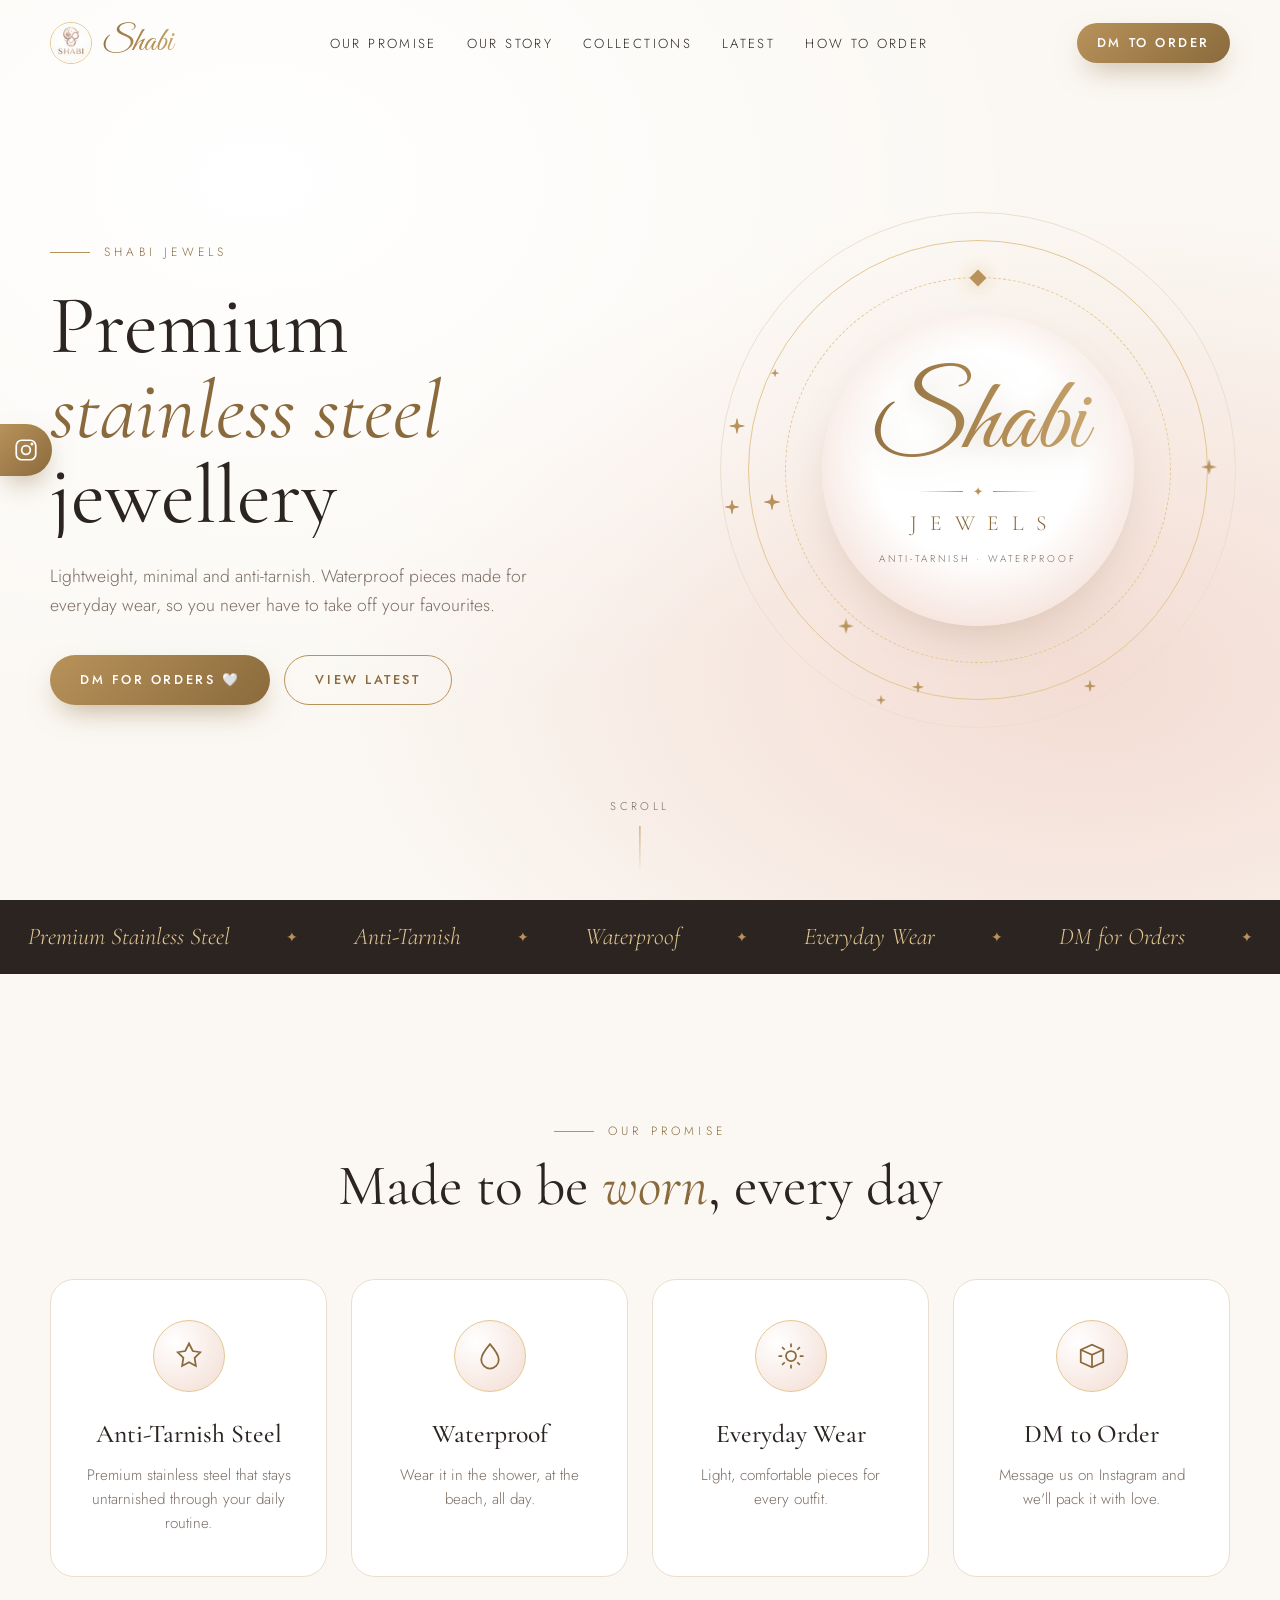
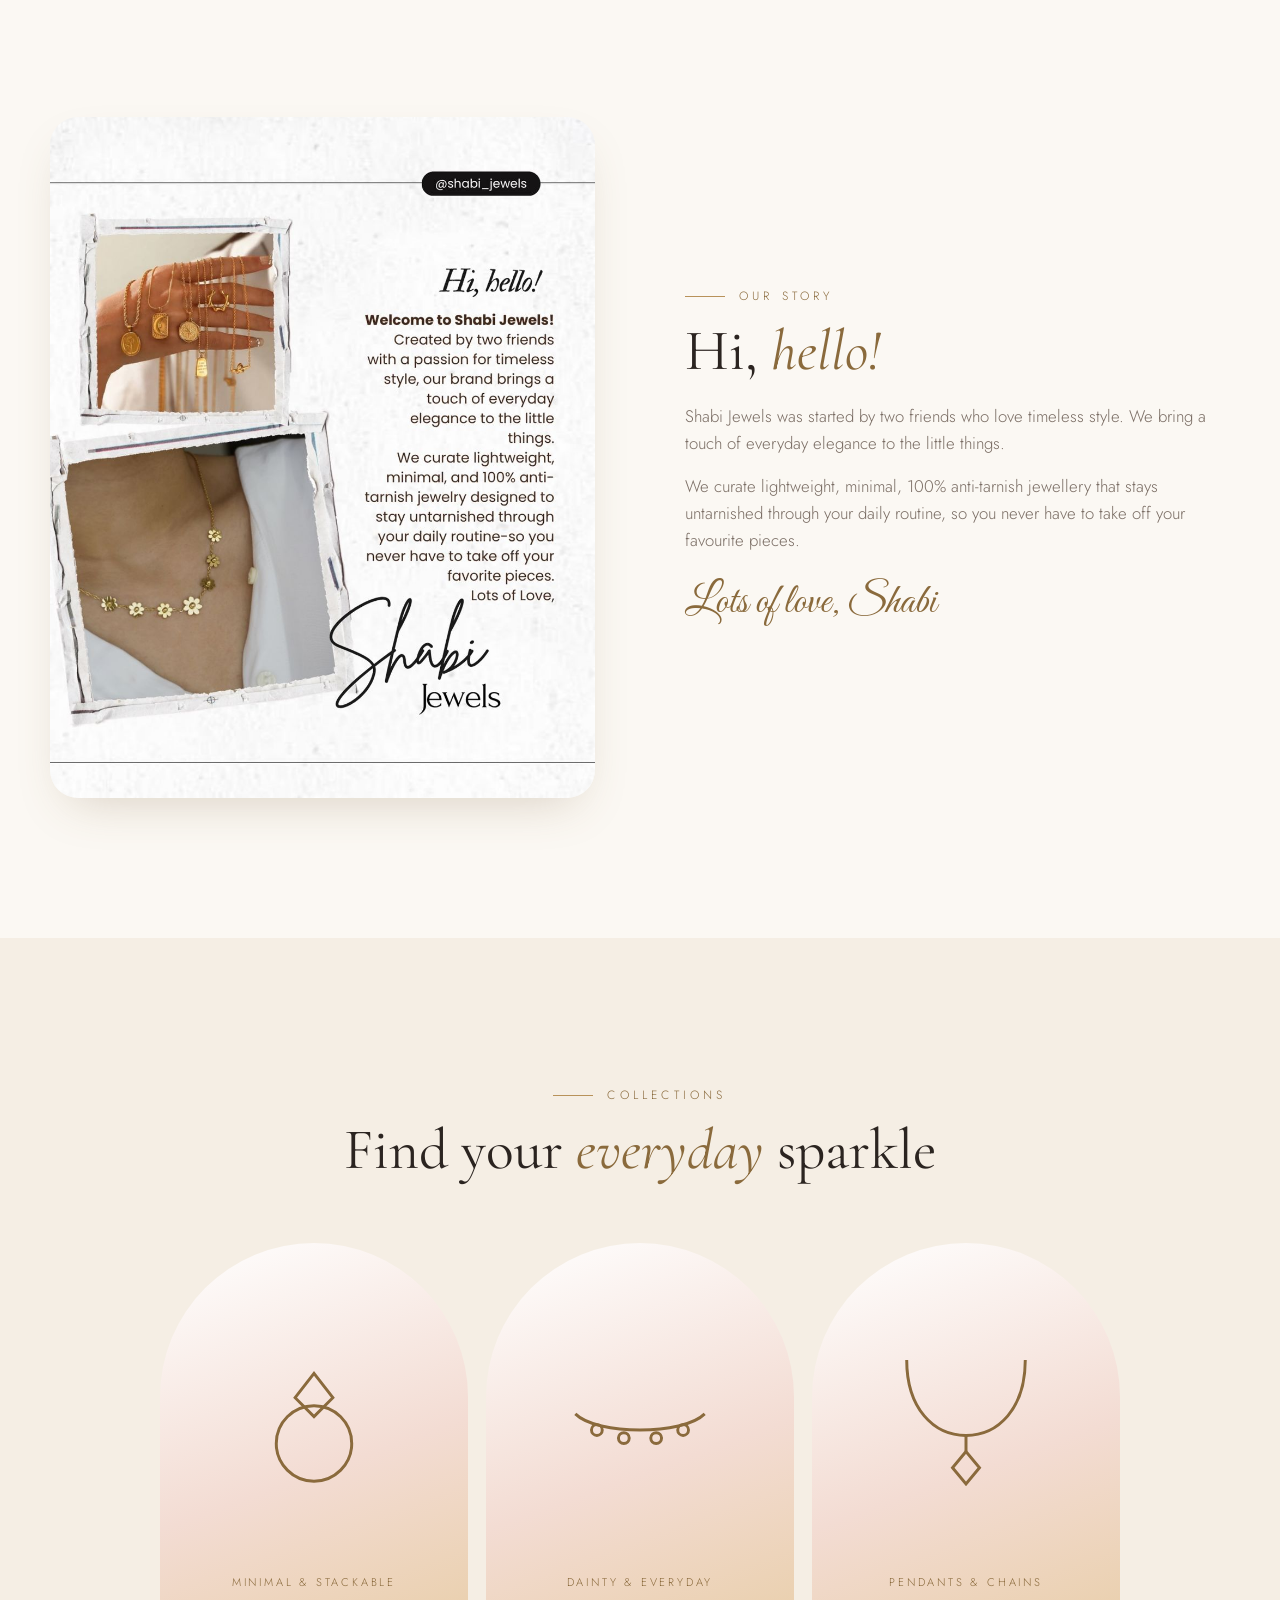
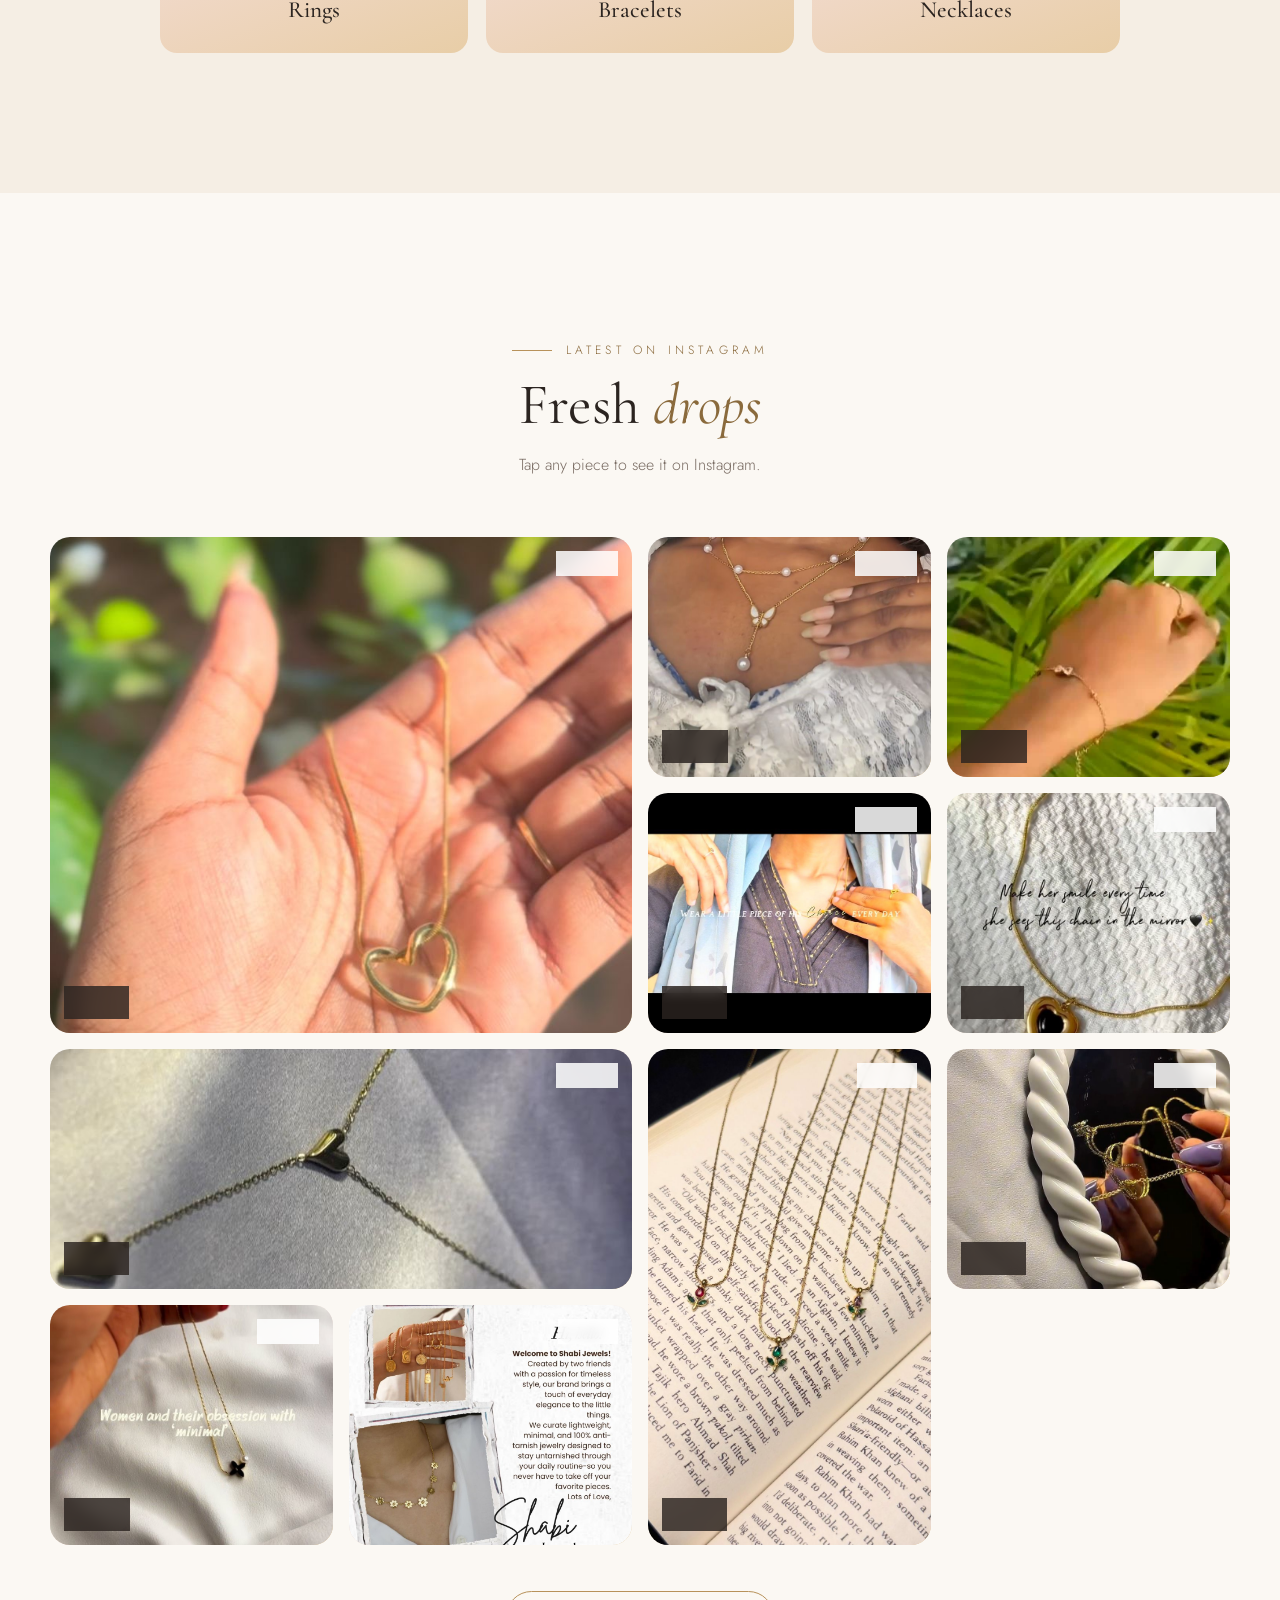
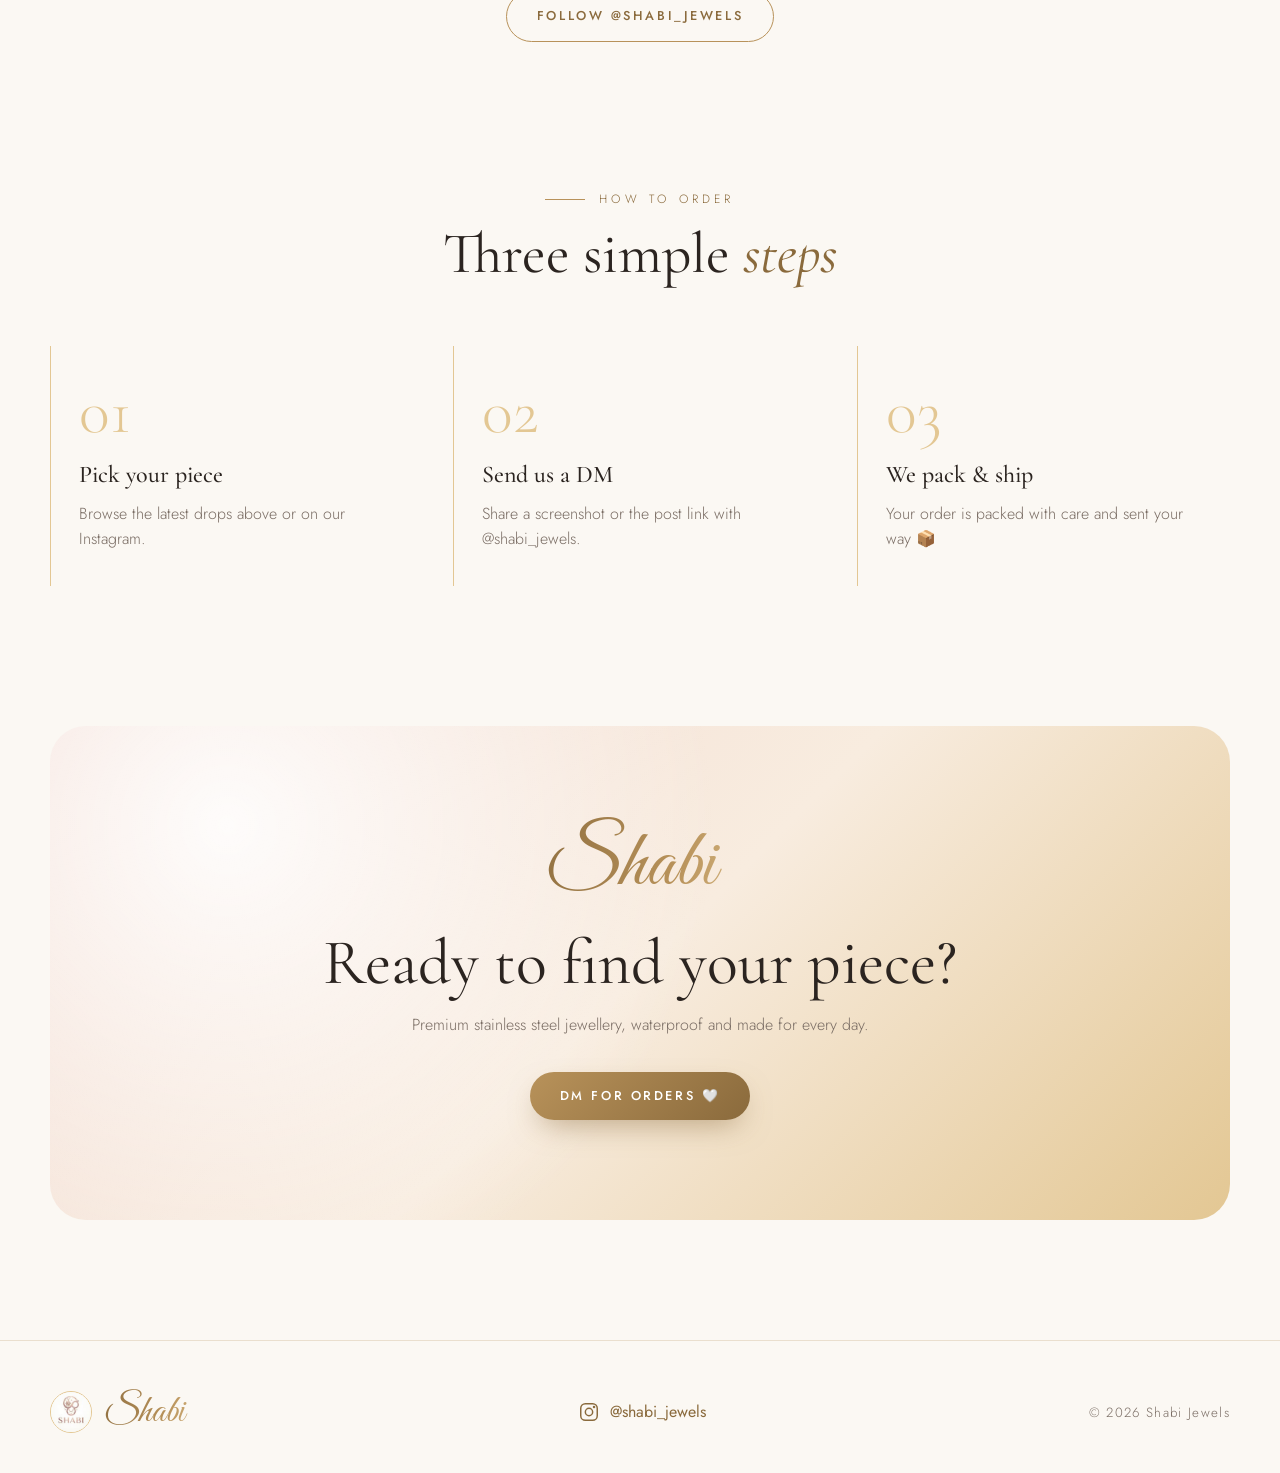
==== commit 83c9ced2: "Remove tagline from logo" ====
--- a/shabi-admin/site/index.html
+++ b/shabi-admin/site/index.html
@@ -61,7 +61,7 @@
           <span class="logo">Shabi</span>
           <span class="divider"><i></i>✦<i></i></span>
           <span class="sub">Jewels</span>
-          <span class="tagline">Anti-tarnish · Waterproof</span>
+                    <span class="tagline">Anti-tarnish · Waterproof</span>
         </div>
       </div>
     </div>
--- a/shabi-admin/site/styles.css
+++ b/shabi-admin/site/styles.css
@@ -210,3 +210,7 @@
 a.cat:focus-visible,.btn:focus-visible,.pcard button:focus-visible,.pcard a:focus-visible{outline:2px solid var(--gold3);outline-offset:3px}
 
 .cats{max-width:960px;grid-template-columns:repeat(auto-fit,minmax(150px,1fr))}
+
+/* S fix: extra room so the top curl of the "S" is not clipped */
+.logo{padding-top:.35em;padding-bottom:.2em;margin-top:-.35em;margin-bottom:-.2em}
+.wordmark .logo{padding:.35em .2em .2em;margin-top:-.35em;margin-bottom:-.2em}
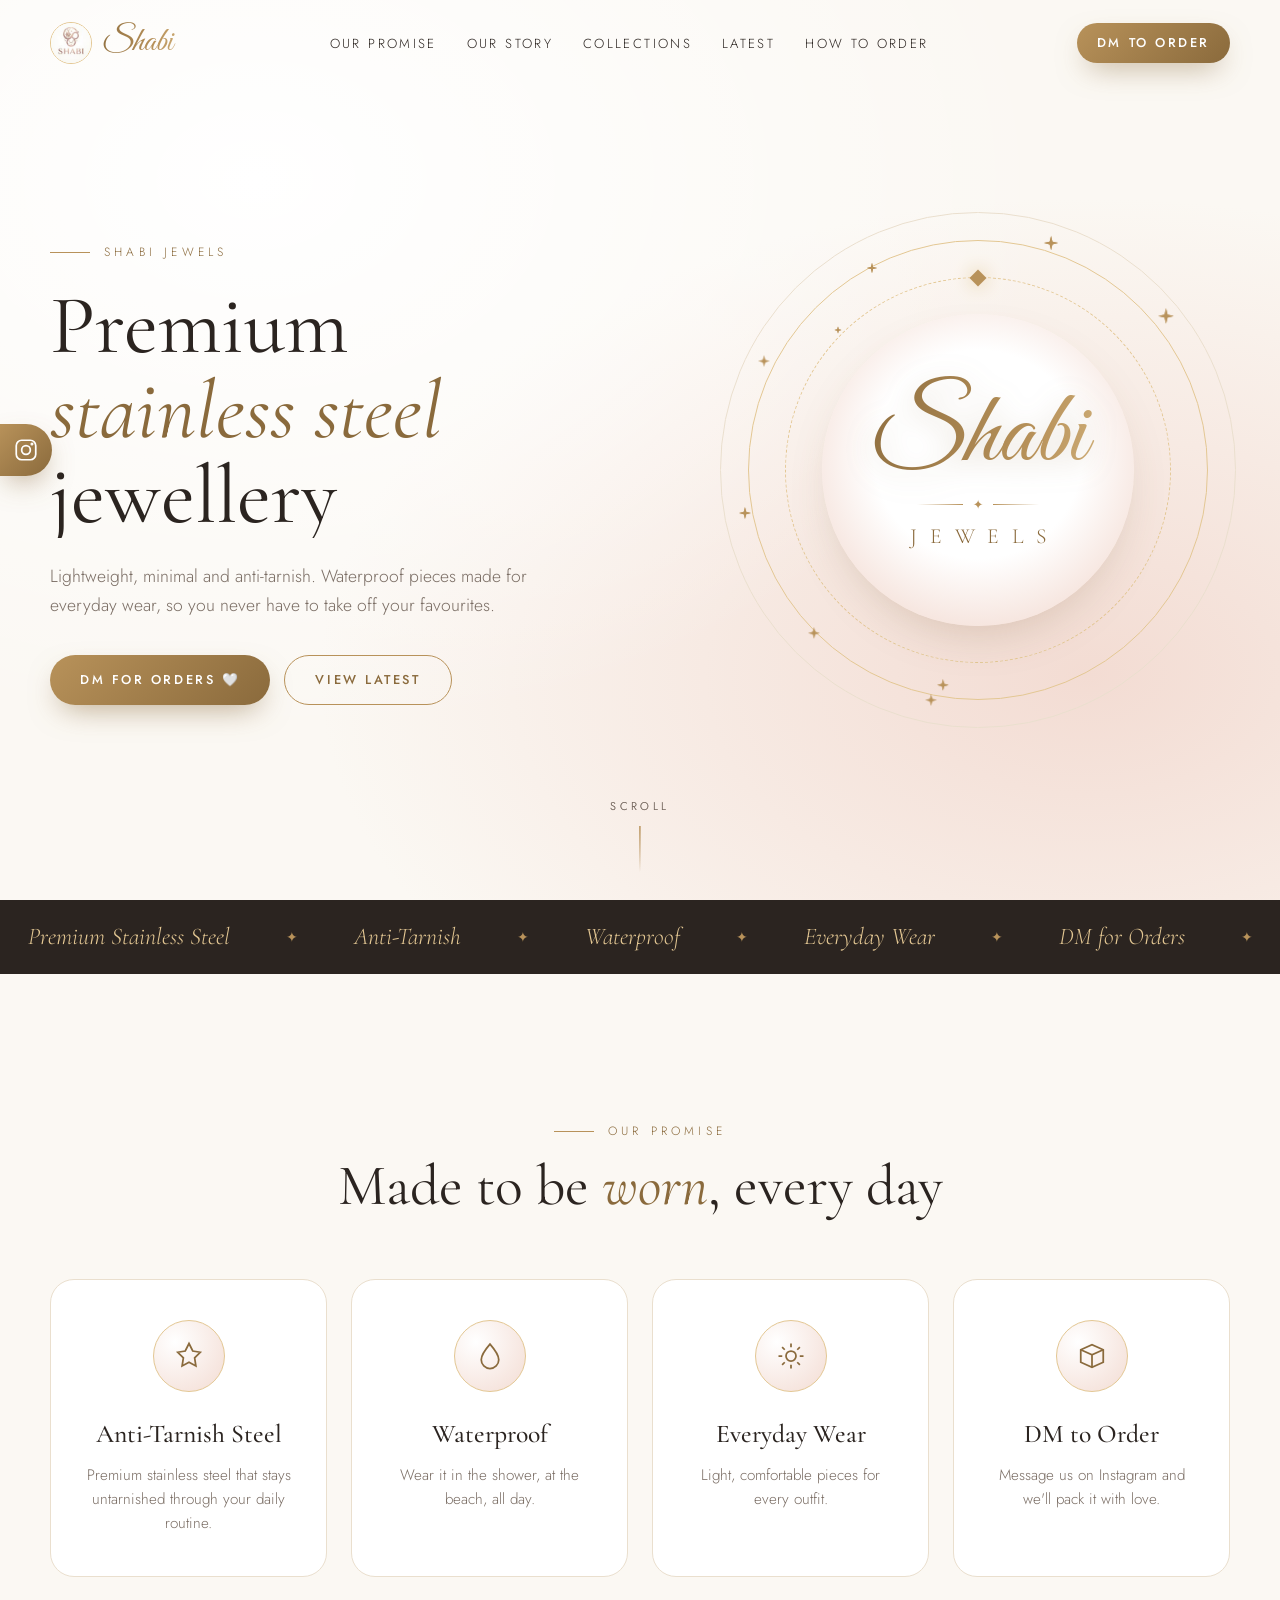
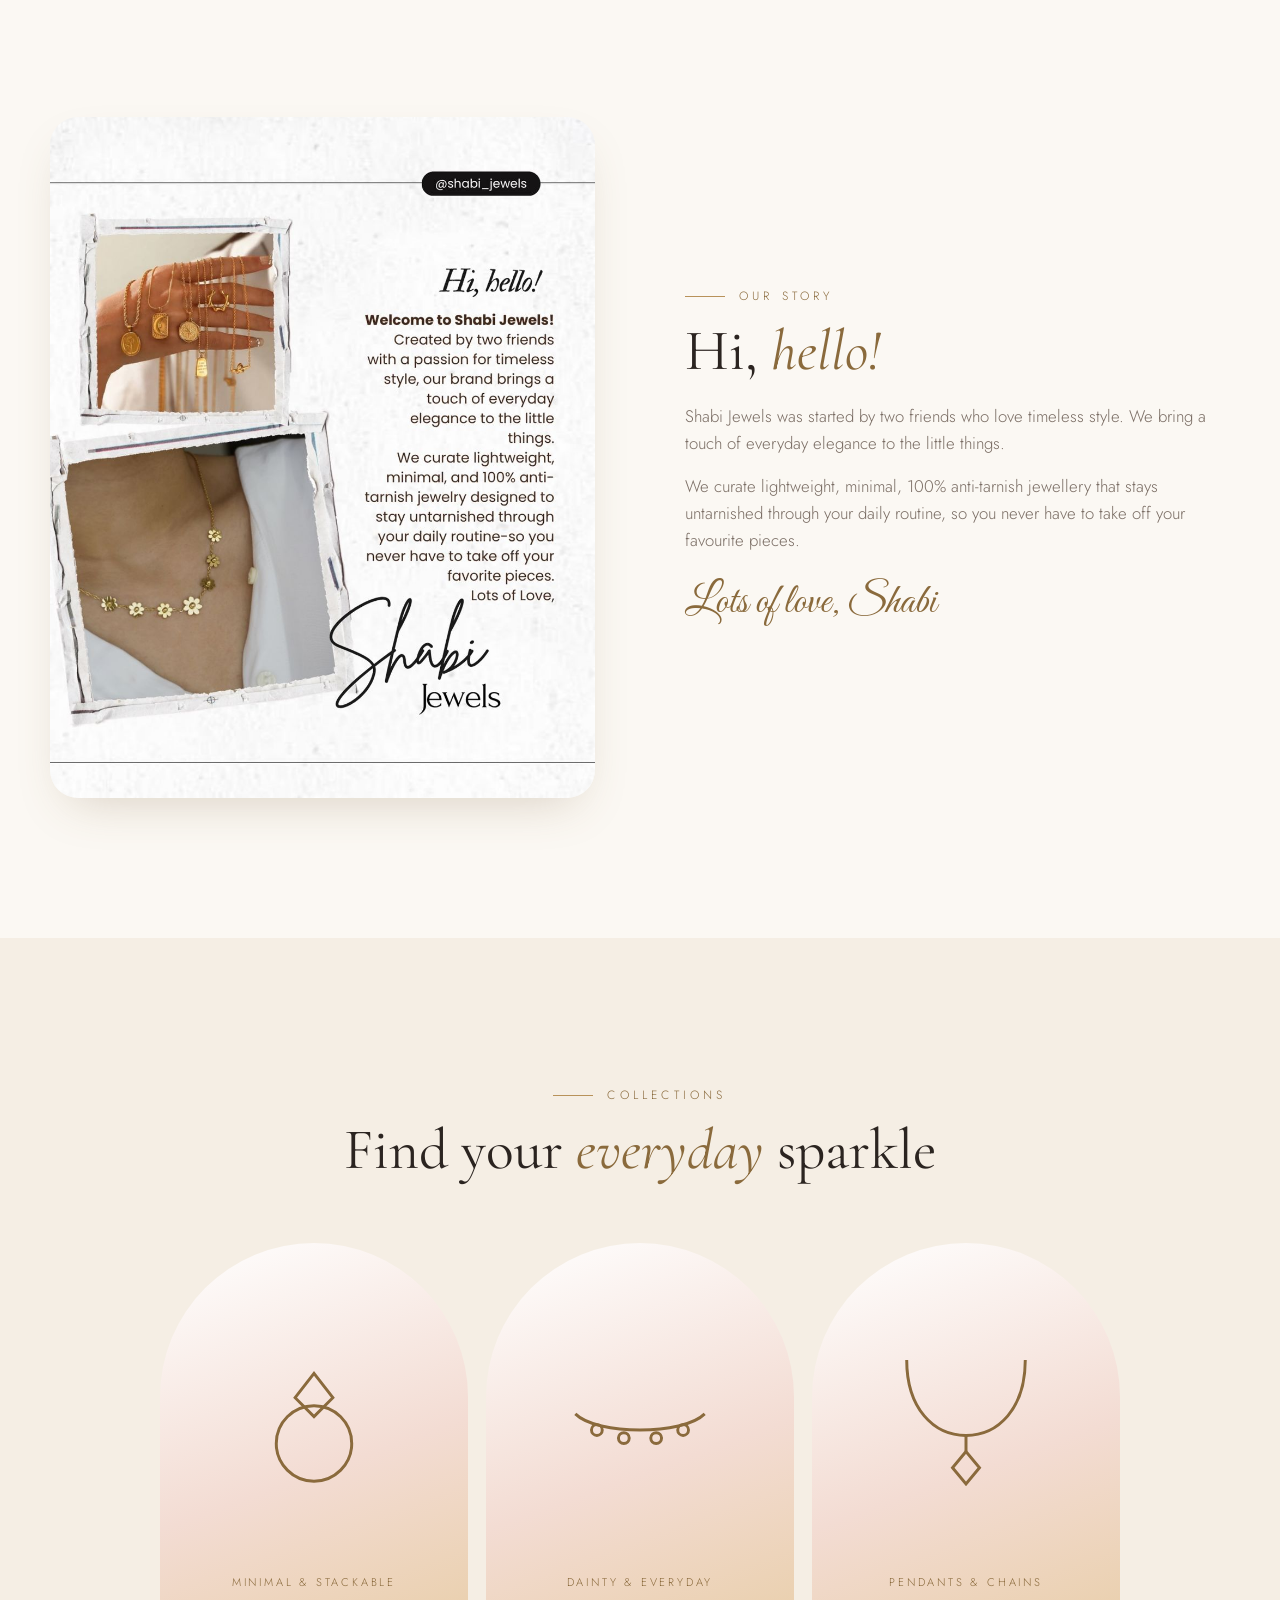
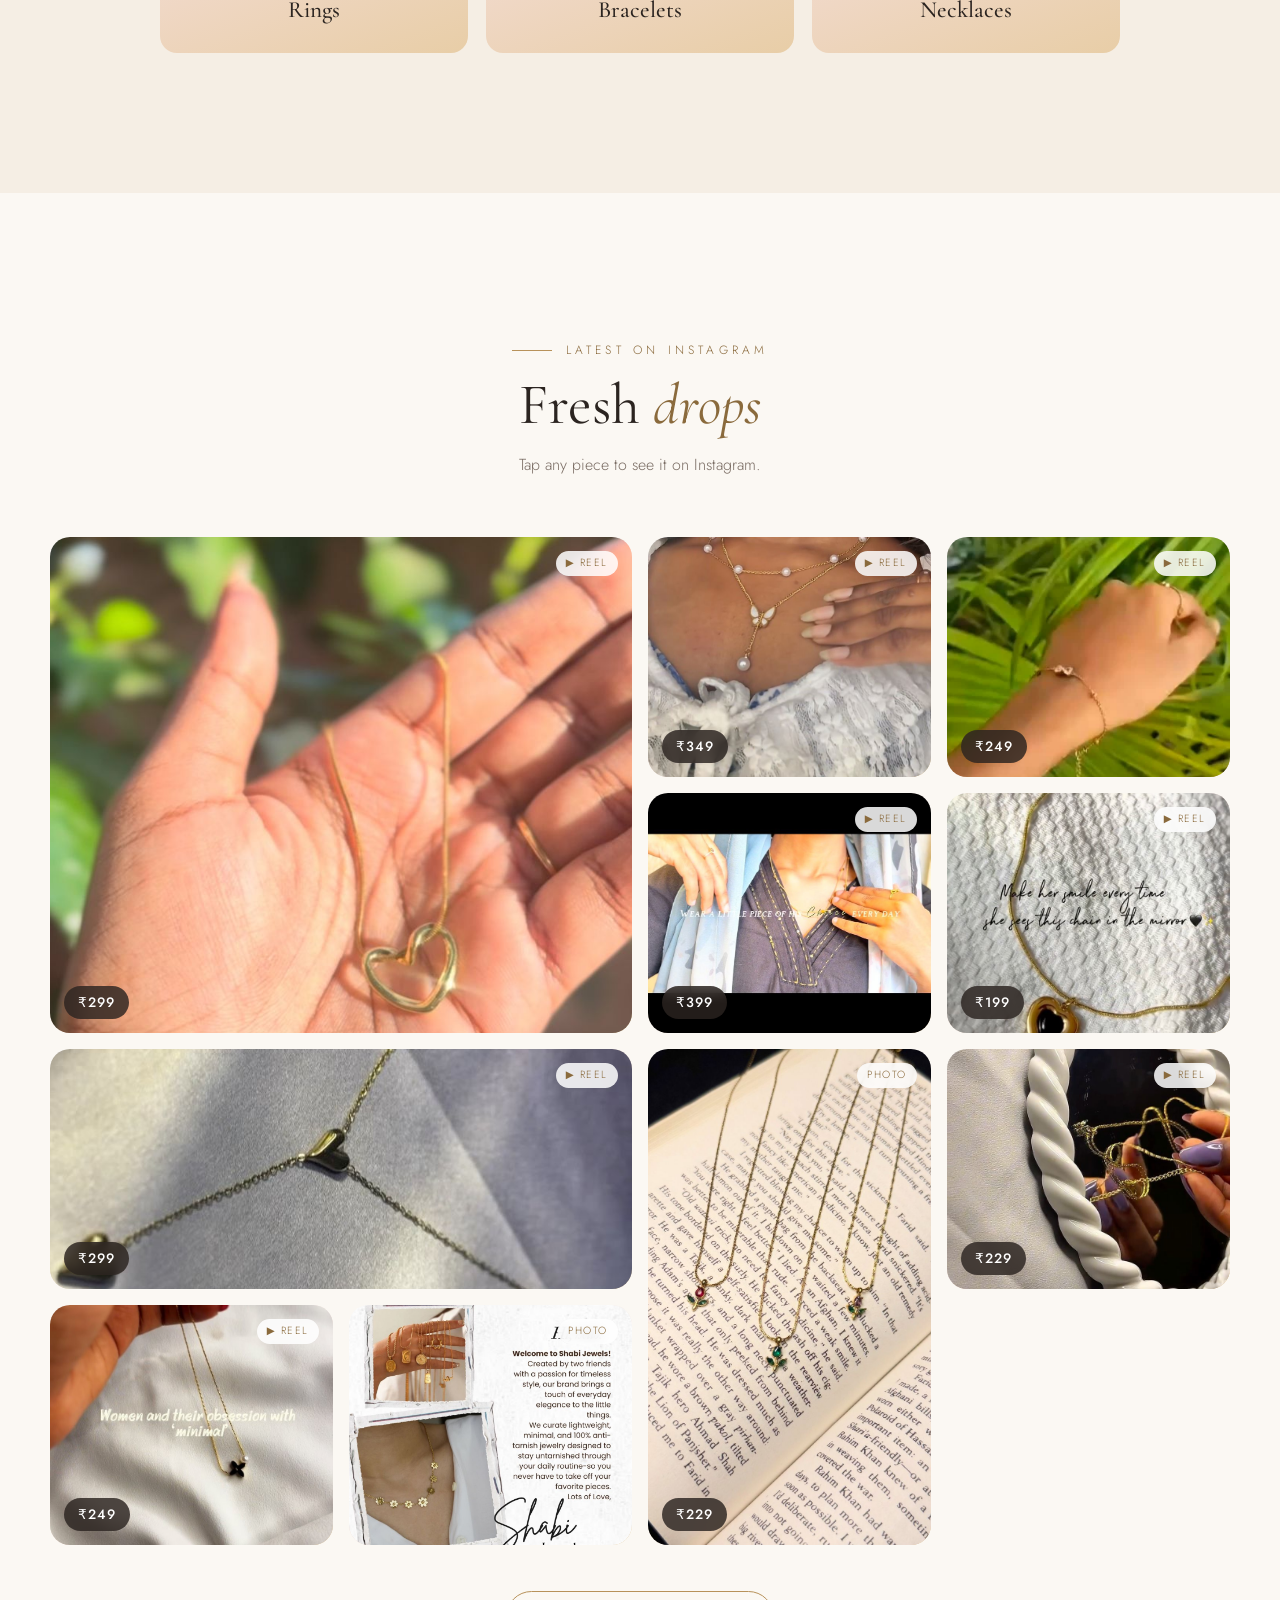
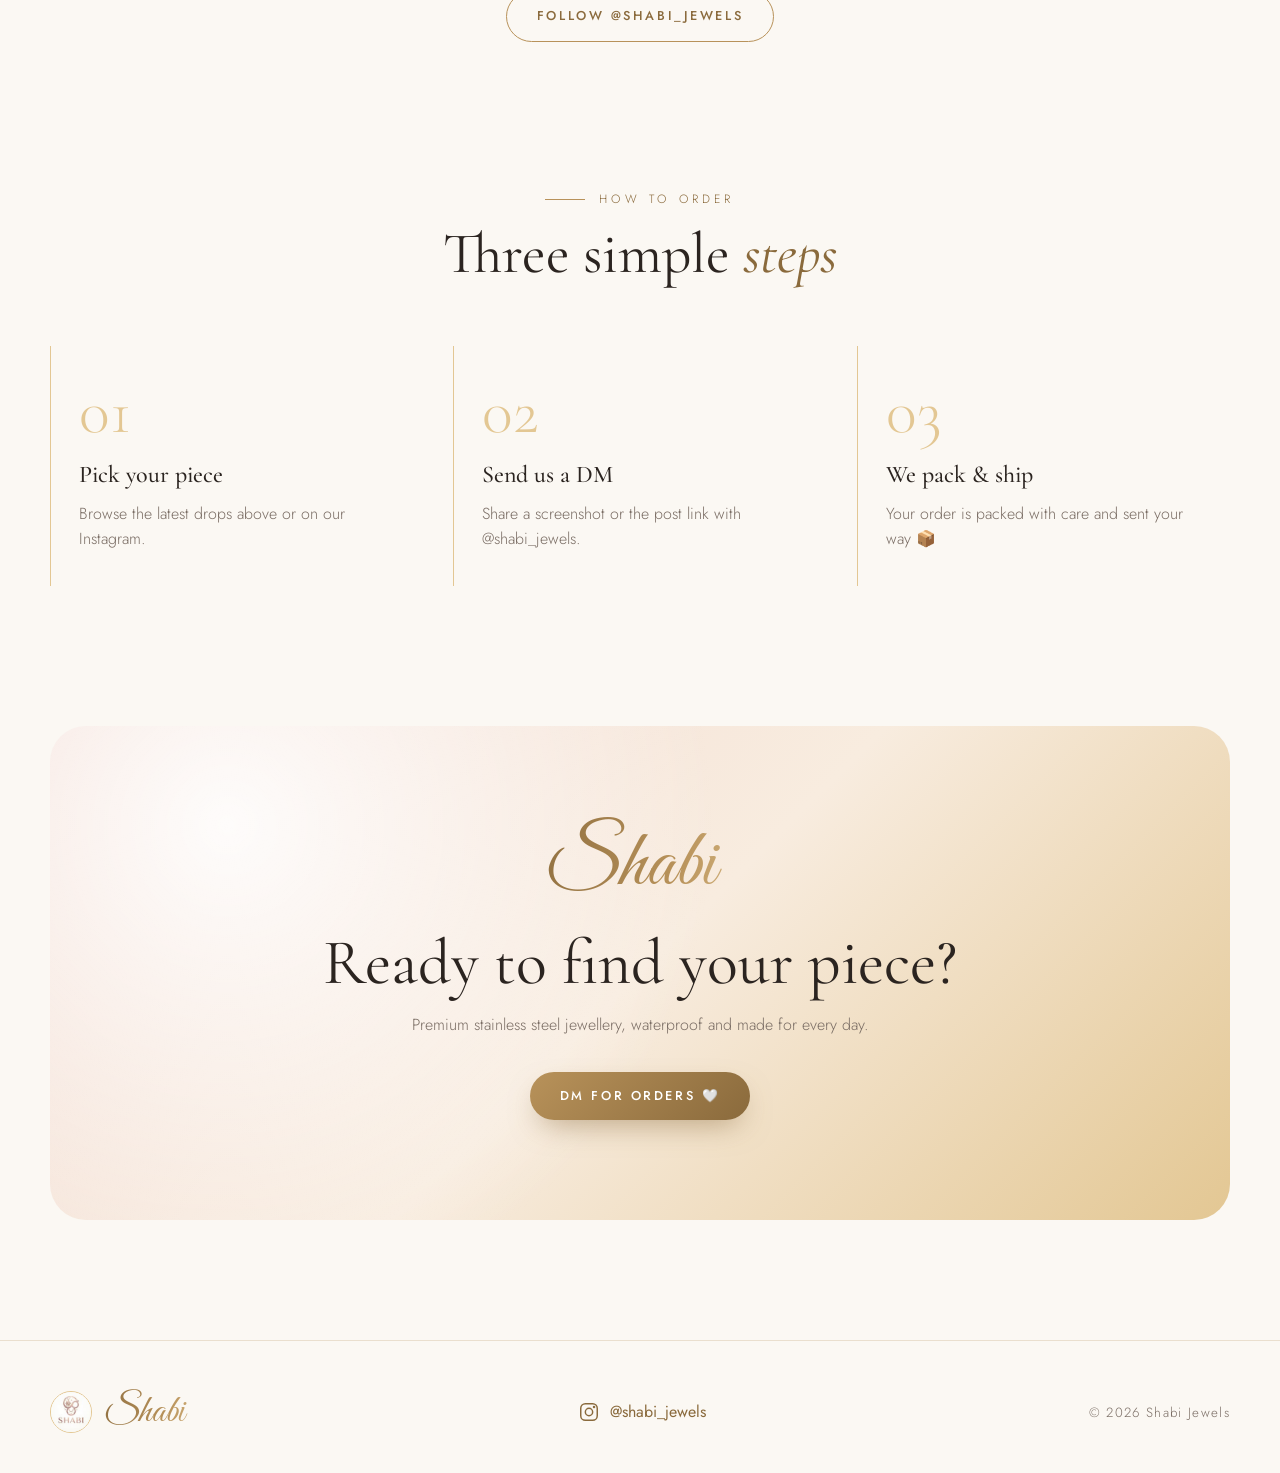
==== commit 5b91f1c8: "Remove tagline" ====
--- a/shabi-admin/site/index.html
+++ b/shabi-admin/site/index.html
@@ -57,13 +57,16 @@
       <div class="ring"></div>
       <div class="ring r2"><span class="gem"></span></div>
       <div class="hero-photo">
-        <div class="wordmark">
-          <span class="logo">Shabi</span>
-          <span class="divider"><i></i>✦<i></i></span>
-          <span class="sub">Jewels</span>
-                    <span class="tagline">Anti-tarnish · Waterproof</span>
-        </div>
-      </div>
+      <div class="wordmark">
+  <span class="logo">Shabi</span>
+  <span class="divider"><i></i>✦<i></i></span>
+  <span class="sub">Jewels</span>
+</div>
+</div>
+</div>
+</div>
+<div class="scroll-cue">Scroll<i></i></div>
+</header>
     </div>
   </div>
   <div class="scroll-cue">Scroll<i></i></div>
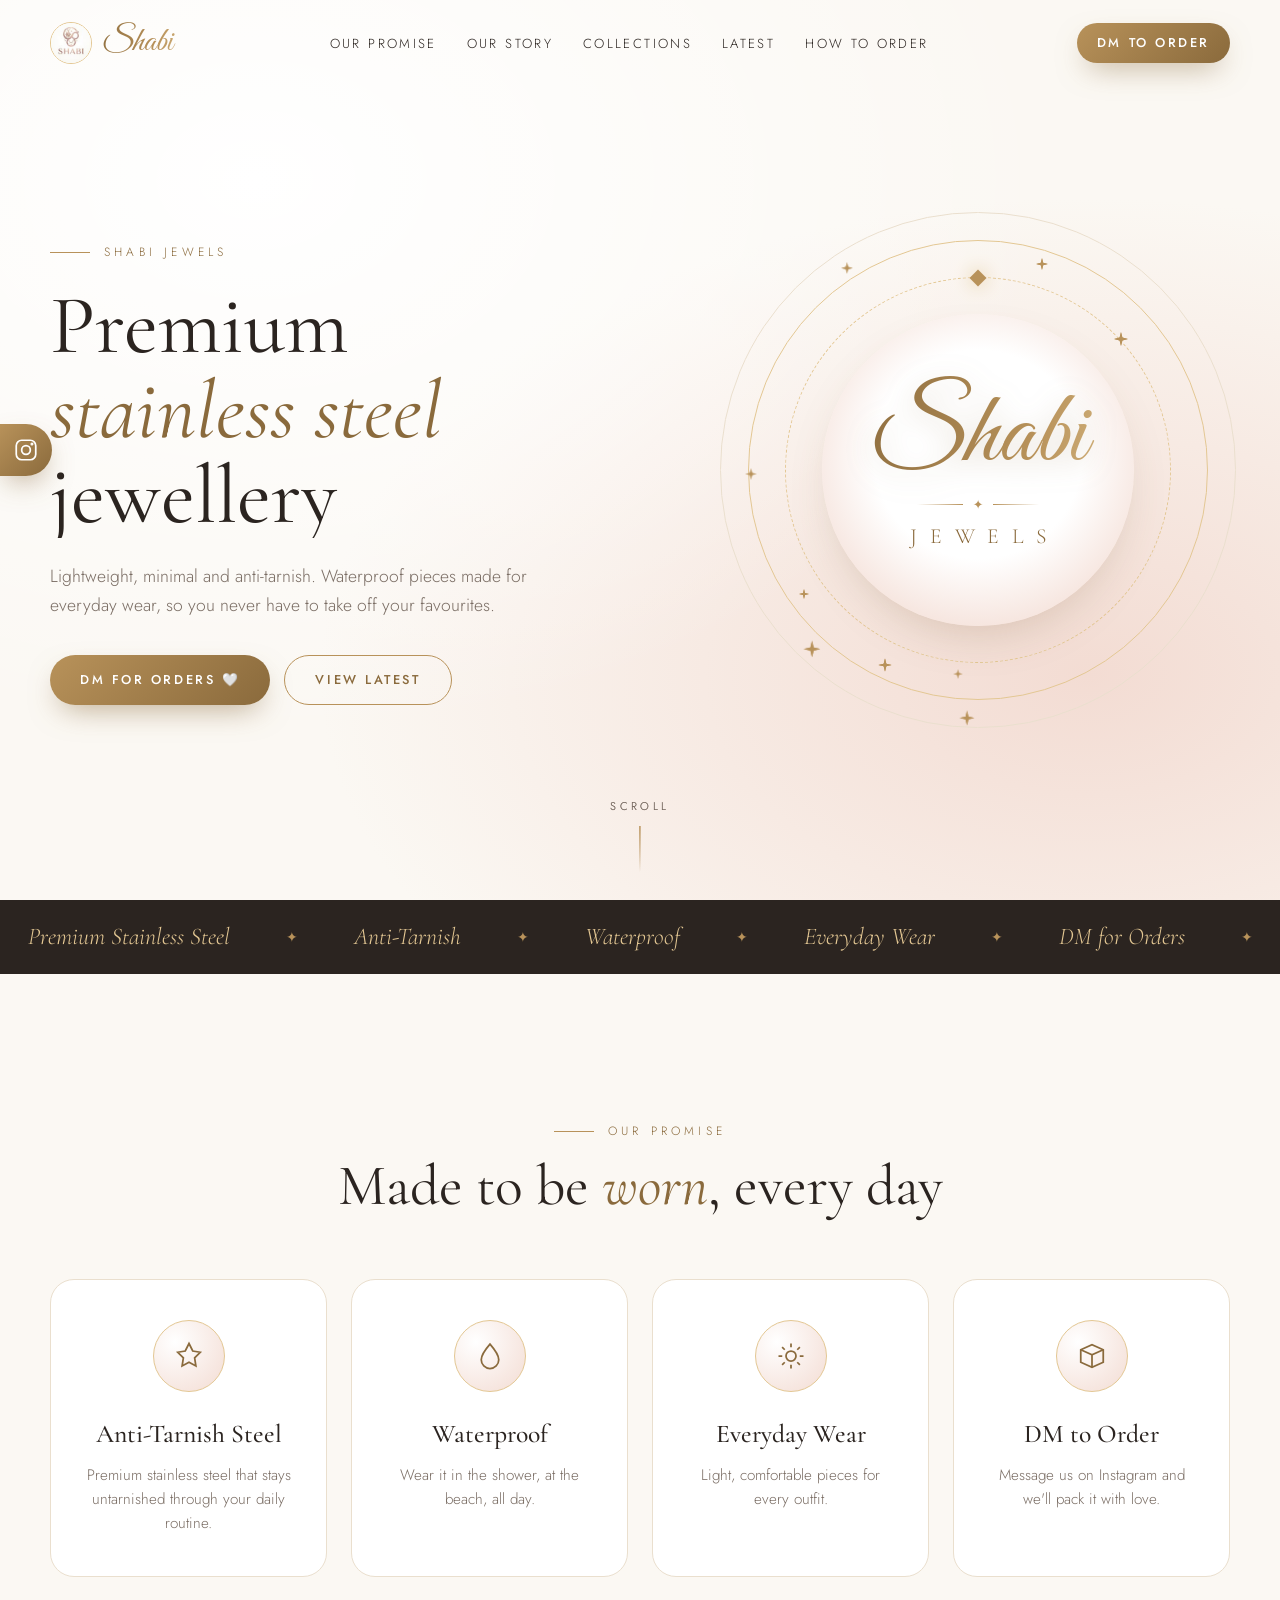
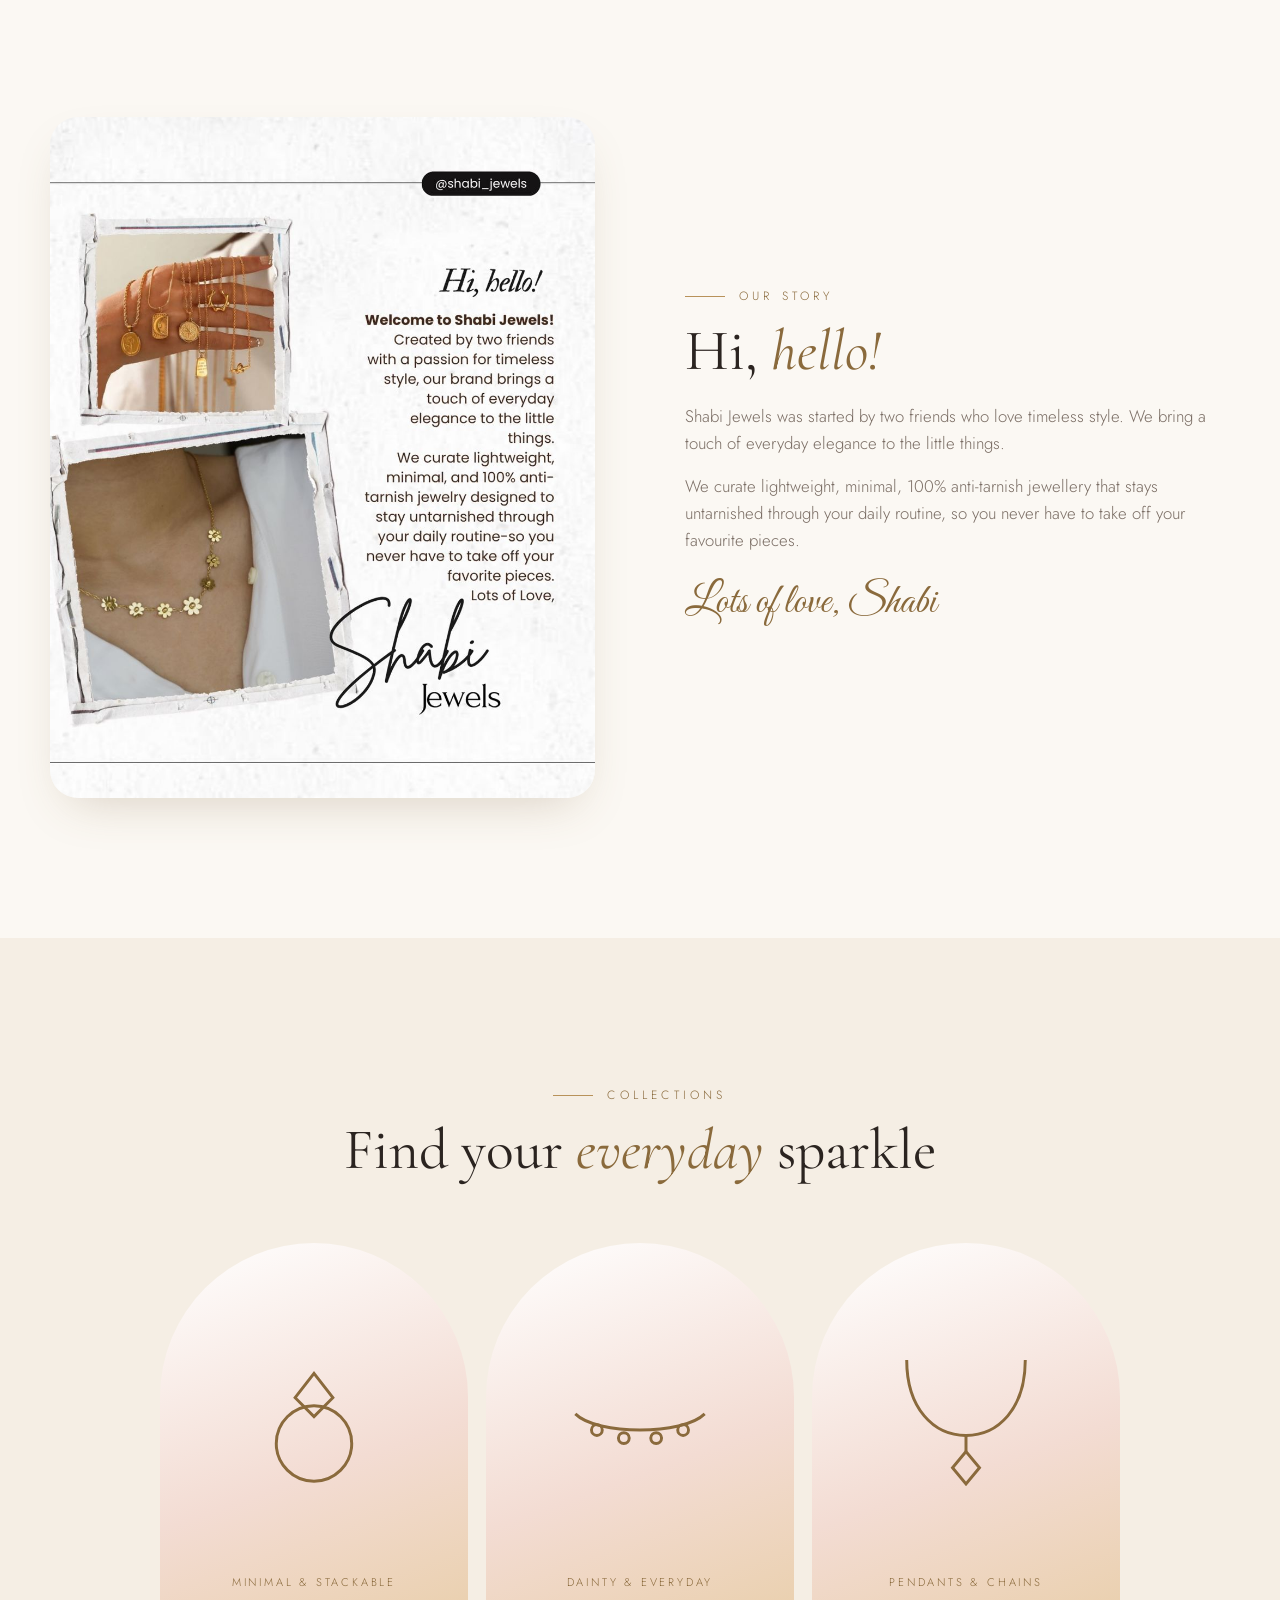
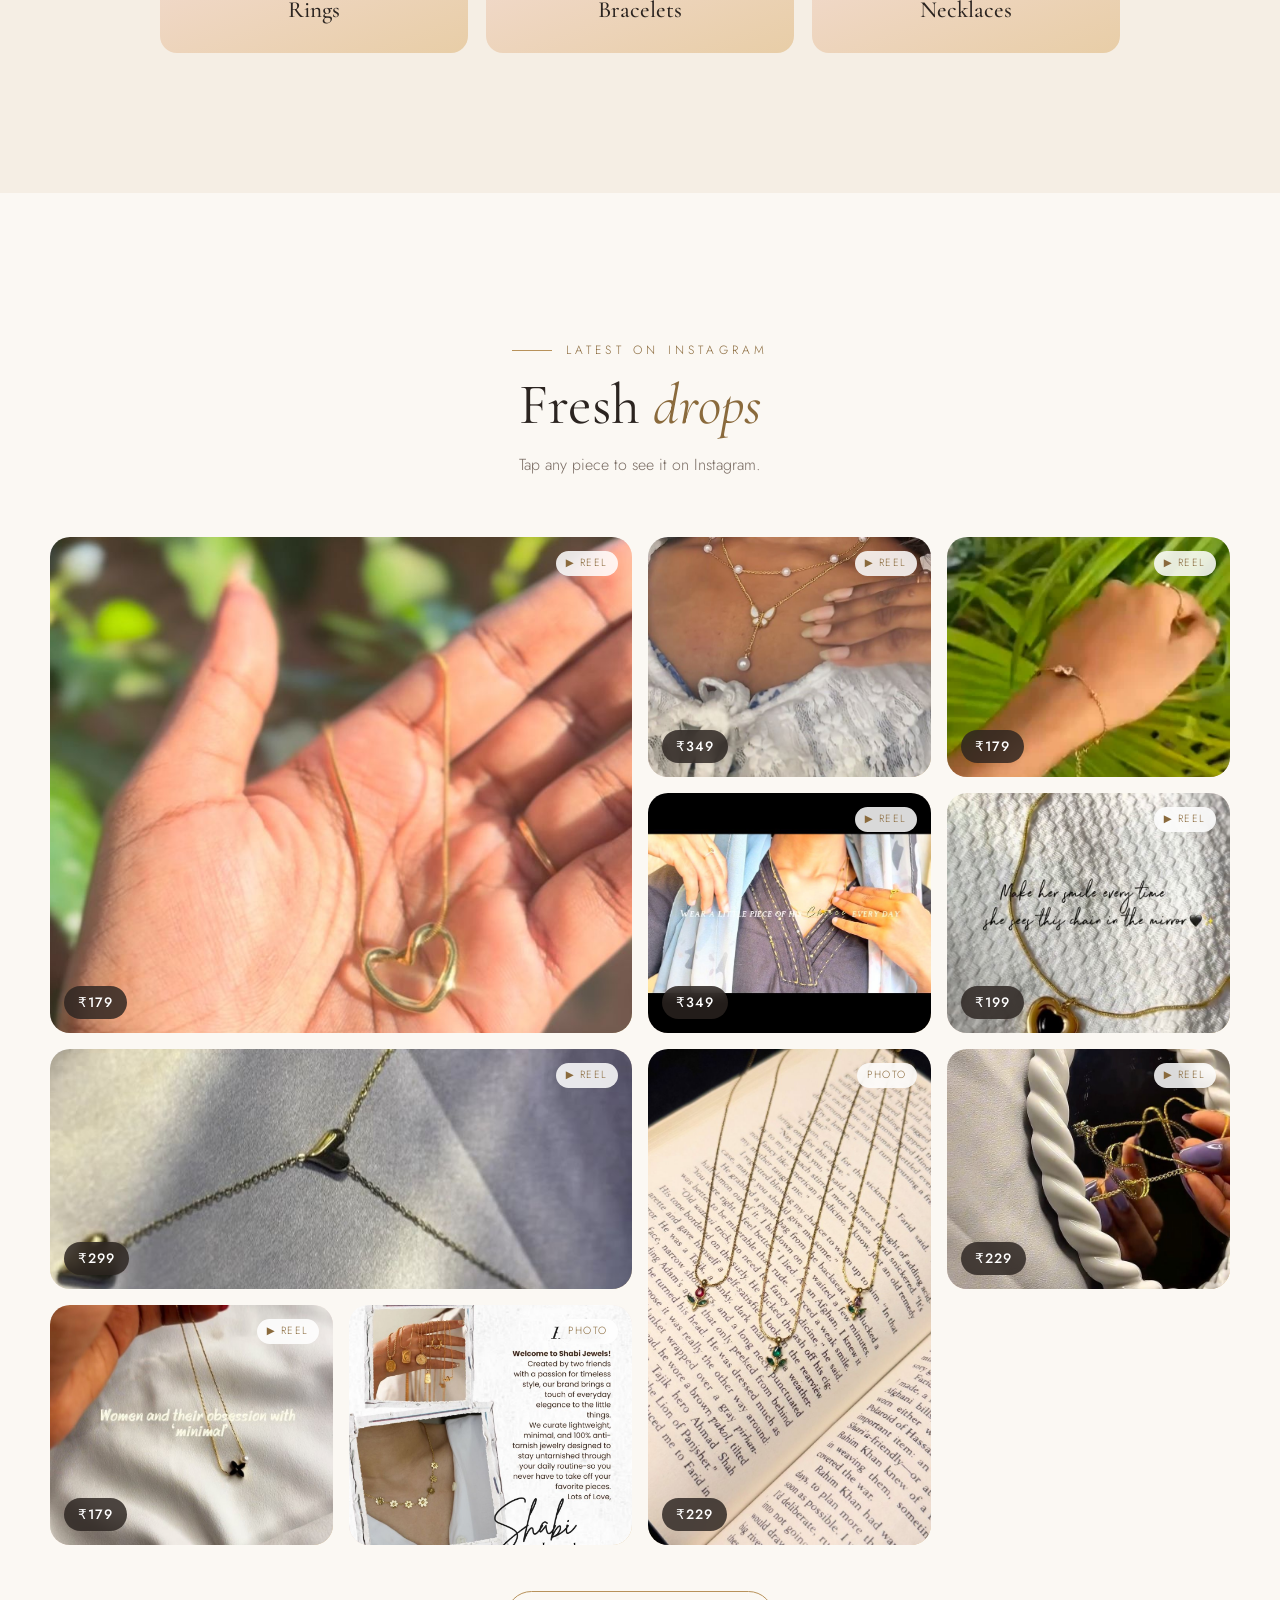
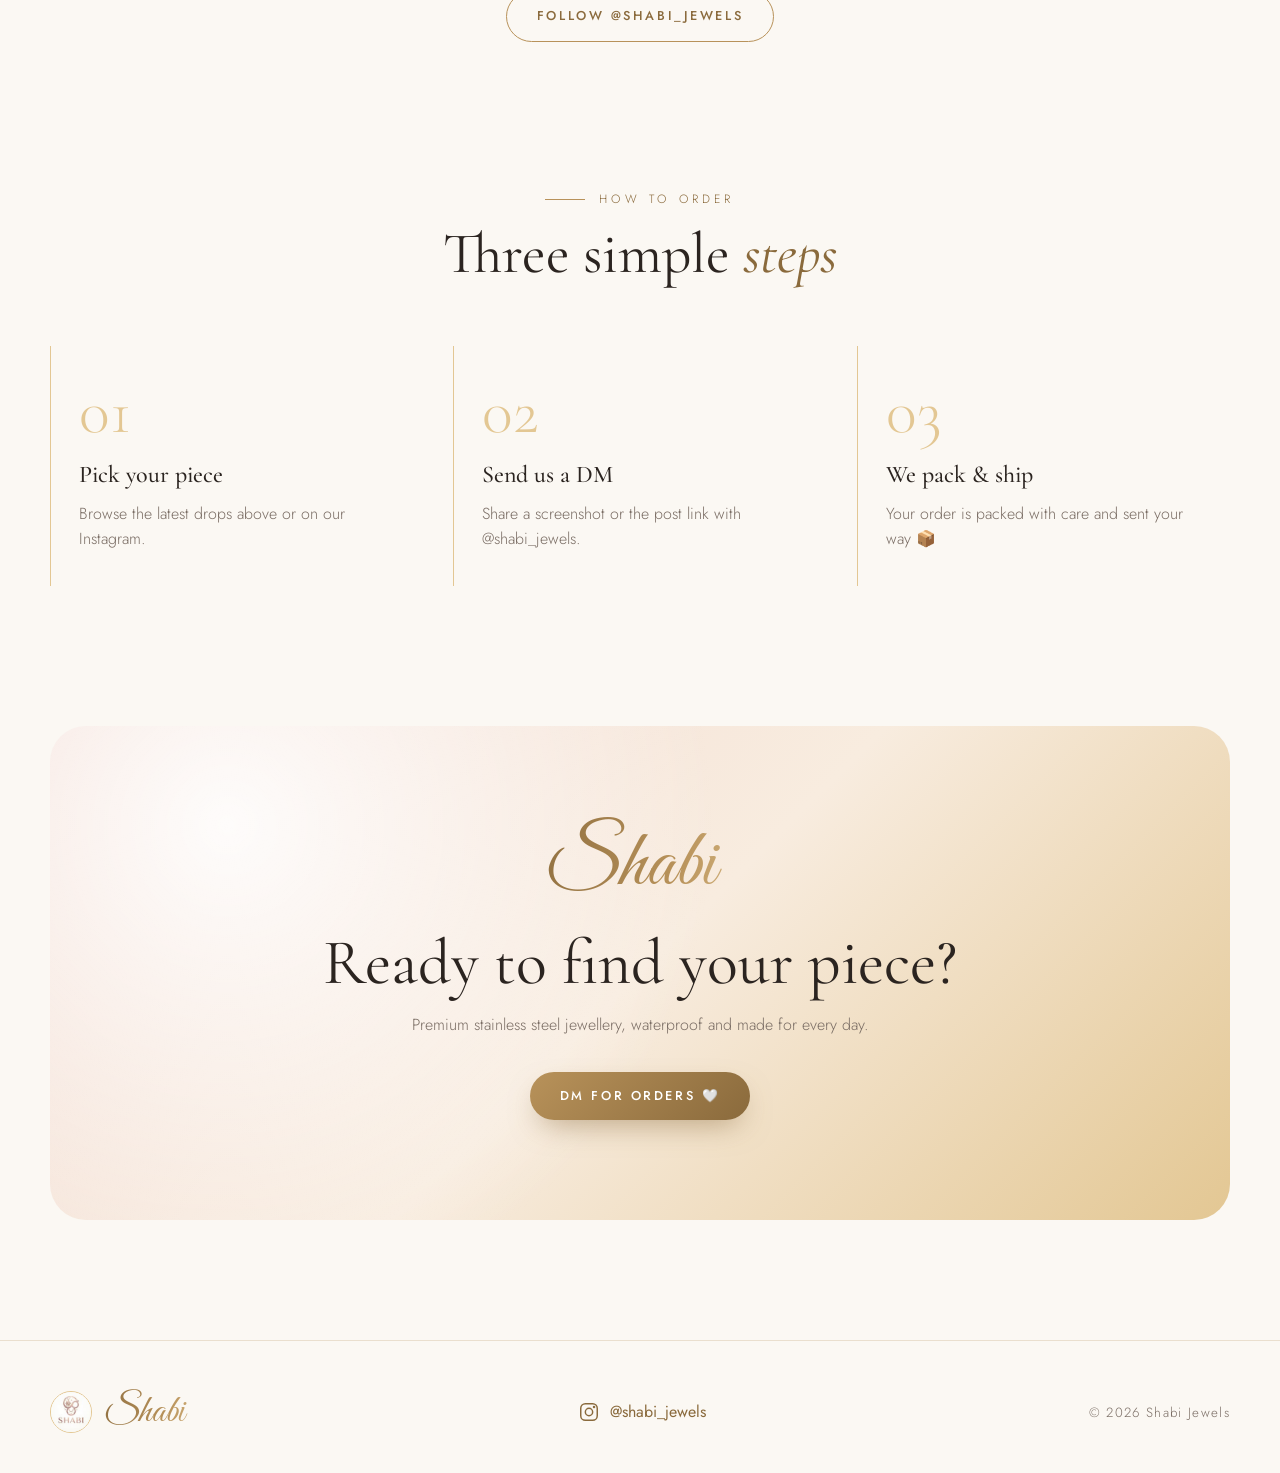
==== commit af05fcef: "Update prices" ====
--- a/shabi-admin/site/index.html
+++ b/shabi-admin/site/index.html
@@ -186,15 +186,15 @@
 <script>
 // Posts from instagram.com/shabi_jewels (titles from the post captions)
 const posts = [
-  ["Detu6KVT9Bg", "reel", "Open heart chain",            "₹299"],
+  ["Detu6KVT9Bg", "reel", "Open heart chain",            "₹179"],
   ["DeoXKqtTb39", "reel", "Cute, classy & dreamy",       "₹349"],
-  ["Debs_IFTezT", "reel", "A little bow, a little love", "₹249"],
-  ["DeV2TQmTxpa", "reel", "He has good taste",           "₹399"],
+  ["Debs_IFTezT", "reel", "A little bow, a little love", "₹179"],
+  ["DeV2TQmTxpa", "reel", "He has good taste",           "₹349"],
   ["DeRO7BczWIV", "reel", "A reason to smile",           "₹199"],
   ["DeODO8Zz7CE", "reel", "Heart chain",                 "₹299"],
   ["DeJkf6YE7_P", "p",    "Tulip neck chains",           "₹229"],
   ["DeHG7Dpzmv9", "reel", "A chain of tiny blooms",      "₹229"],
-  ["DeEc3xQzSVo", "reel", "Shine that stays true",       "₹249"],
+  ["DeEc3xQzSVo", "reel", "Shine that stays true",       "₹179"],
   ["DeEajnZu_fD", "p",    "Welcome to Shabi Jewels",     ""]
 ];
 
--- a/shabi-admin/site/shop.css
+++ b/shabi-admin/site/shop.css
@@ -2,7 +2,7 @@
 .crumb a{color:var(--gold3);text-decoration:none;font-size:.85rem;letter-spacing:.15em;text-transform:uppercase}
 .crumb a:hover{text-decoration:underline}
 .shop .head{margin:26px auto 40px;text-align:center;max-width:none}.shop .head h2{text-align:center}
-.pgrid{display:grid;grid-template-columns:repeat(auto-fit,minmax(260px,1fr));gap:26px}
+.pgrid{display:grid;grid-template-columns:repeat(auto-fill,minmax(260px,1fr));gap:26px}
 .state{grid-column:1/-1;text-align:center;color:var(--muted);padding:40px 0}
 .pcard{background:#fff;border:1px solid var(--line);border-radius:22px;overflow:hidden;display:flex;flex-direction:column;animation:fade .7s both;transition:transform .5s,box-shadow .5s}
 .pcard:hover{transform:translateY(-8px);box-shadow:var(--shadow)}
